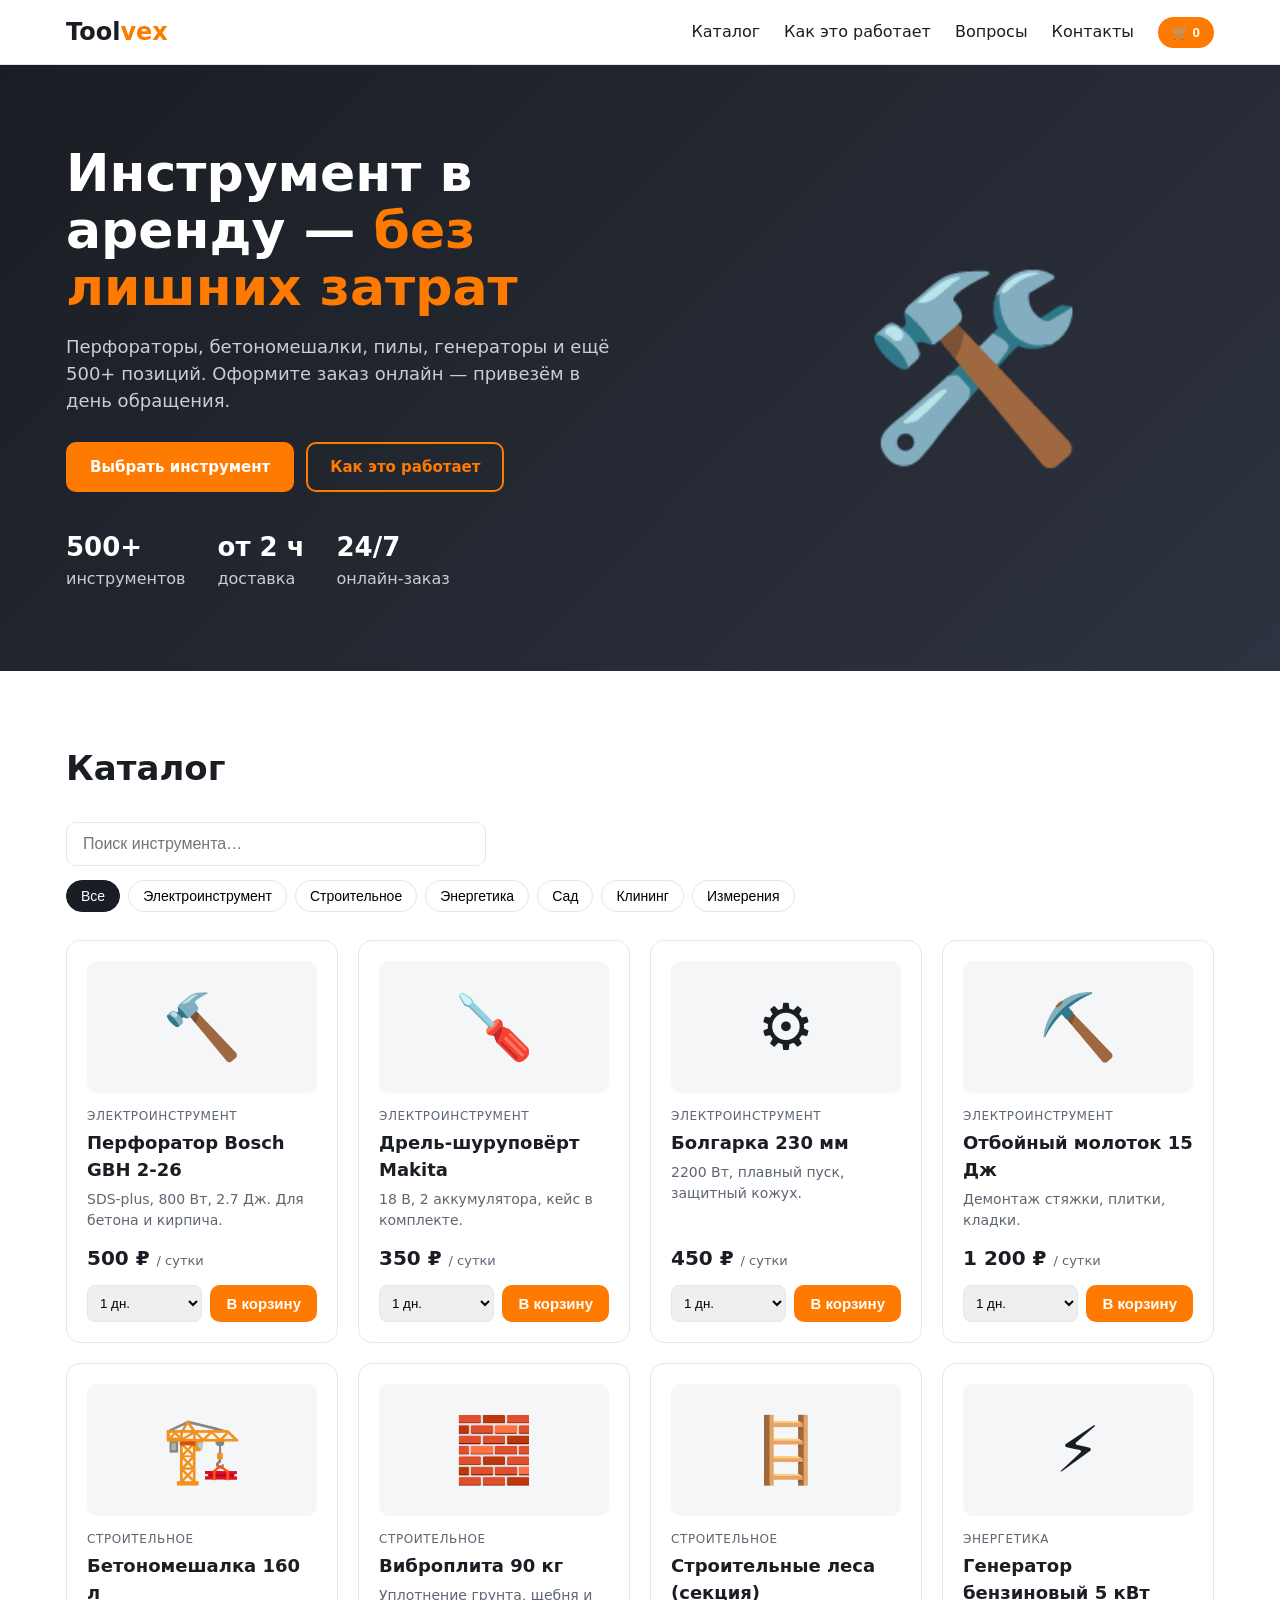
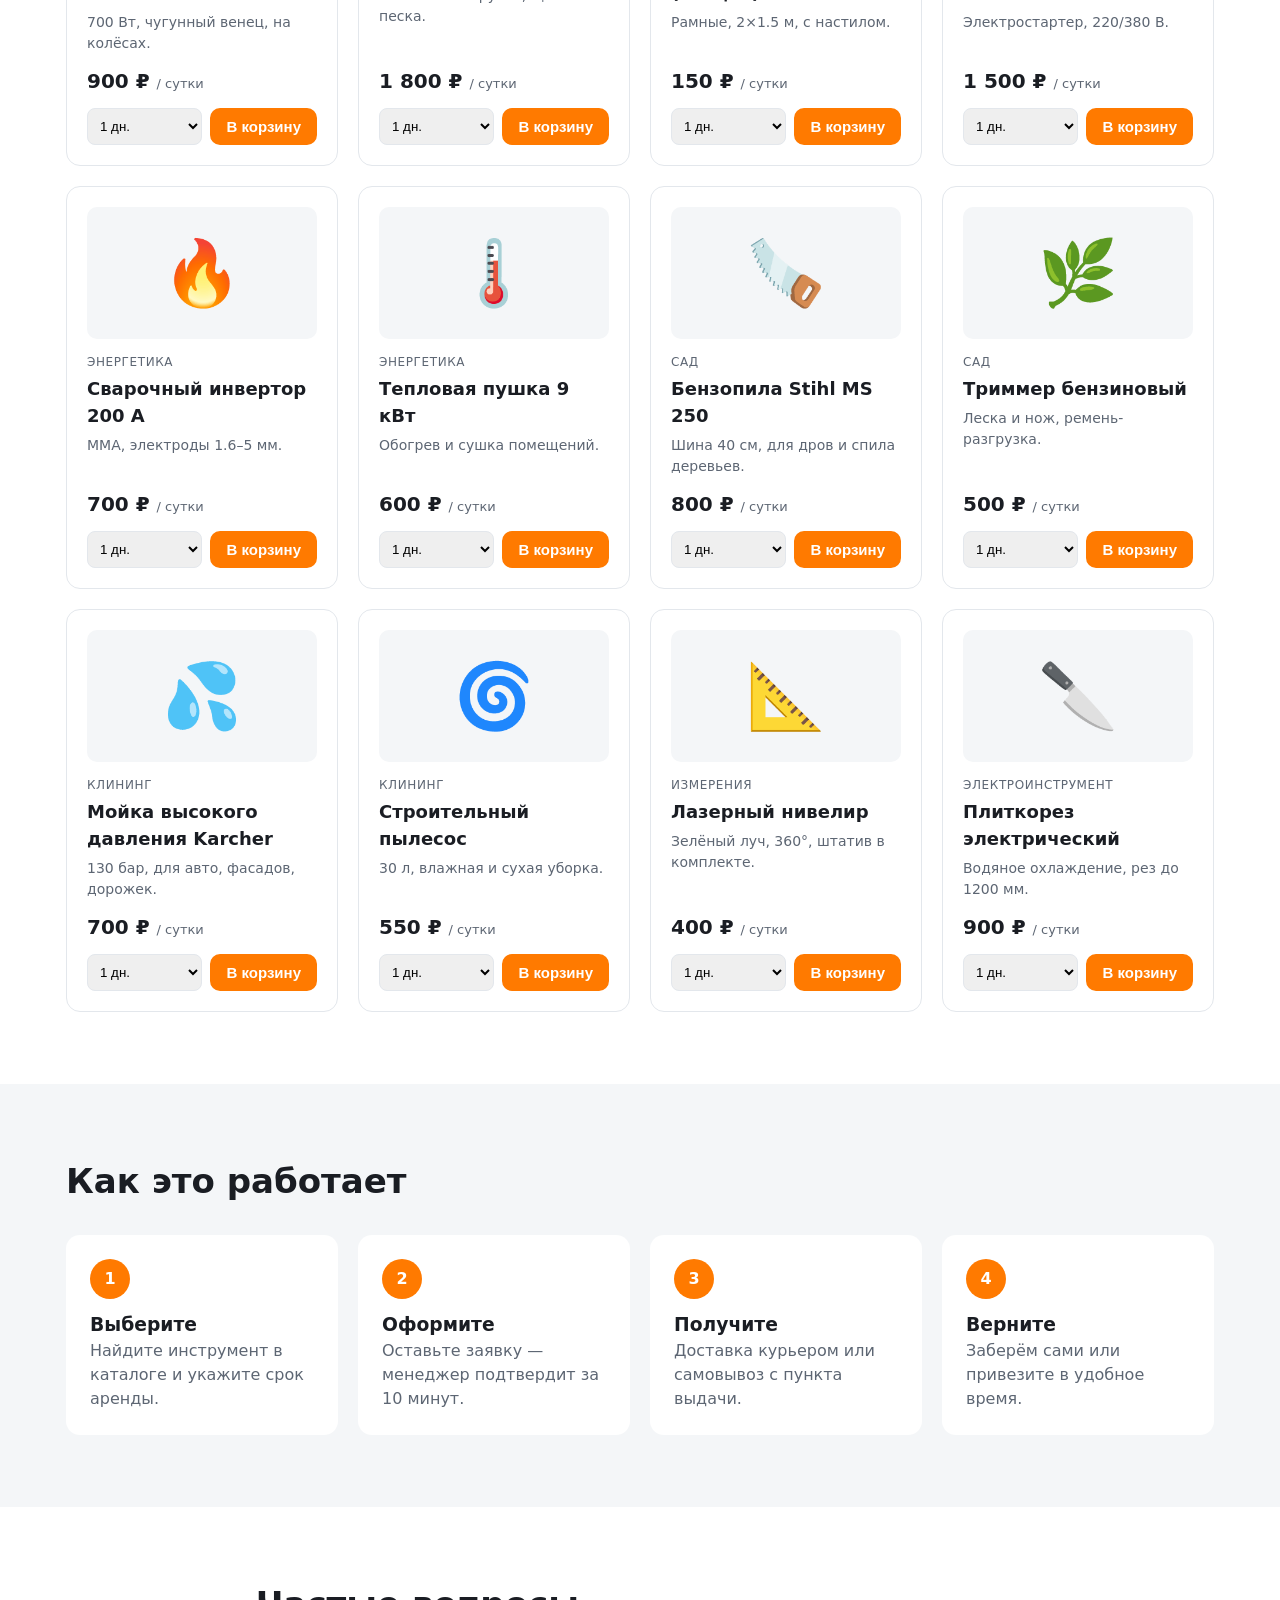
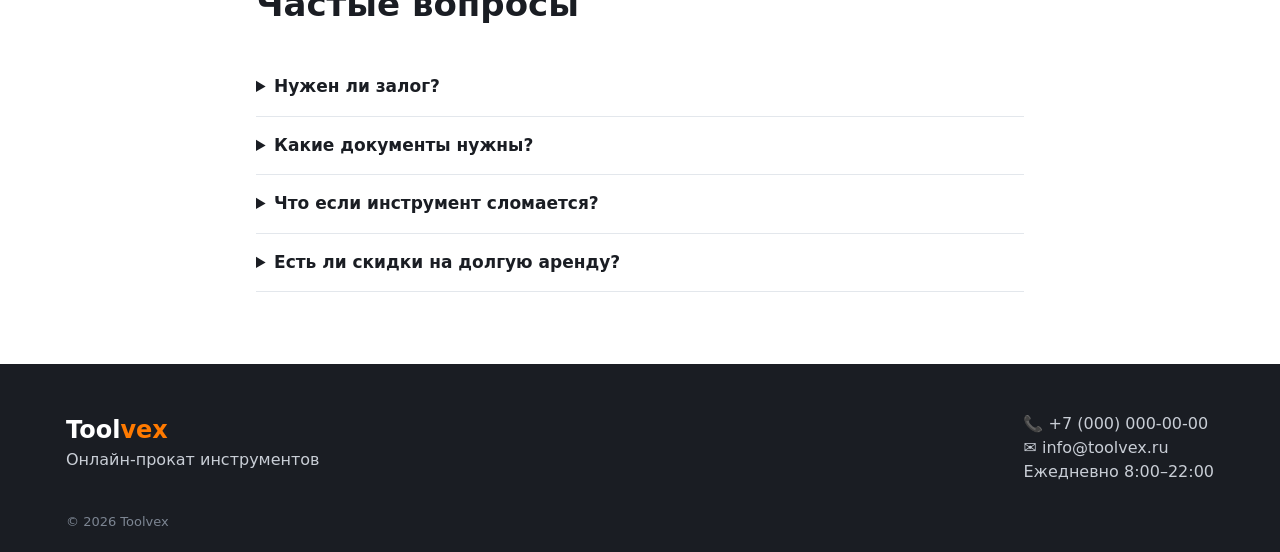
==== index.html @ 253cd659 "Add files via upload" ====
<!doctype html>
<html lang="ru">
<head>
<meta charset="utf-8">
<meta name="viewport" content="width=device-width, initial-scale=1">
<title>Toolvex — прокат инструментов онлайн</title>
<meta name="description" content="Toolvex — онлайн-прокат строительного и электроинструмента с доставкой. Бронирование за 2 минуты.">
<link rel="stylesheet" href="styles.css">
</head>
<body>
<header class="header">
  <div class="container header__inner">
    <a href="#" class="logo">Tool<span>vex</span></a>
    <nav class="nav" id="nav">
      <a href="#catalog">Каталог</a>
      <a href="#how">Как это работает</a>
      <a href="#faq">Вопросы</a>
      <a href="#contacts">Контакты</a>
    </nav>
    <button class="cart-btn" id="cartBtn" aria-label="Корзина">🛒 <span id="cartCount">0</span></button>
    <button class="burger" id="burger" aria-label="Меню">☰</button>
  </div>
</header>

<section class="hero">
  <div class="container hero__inner">
    <div>
      <h1>Инструмент в аренду — <span>без лишних затрат</span></h1>
      <p>Перфораторы, бетономешалки, пилы, генераторы и ещё 500+ позиций. Оформите заказ онлайн — привезём в день обращения.</p>
      <div class="hero__actions">
        <a href="#catalog" class="btn btn--primary">Выбрать инструмент</a>
        <a href="#how" class="btn btn--ghost">Как это работает</a>
      </div>
      <ul class="hero__stats">
        <li><b>500+</b>инструментов</li>
        <li><b>от 2 ч</b>доставка</li>
        <li><b>24/7</b>онлайн-заказ</li>
      </ul>
    </div>
    <div class="hero__art" aria-hidden="true">🛠️</div>
  </div>
</section>

<section id="catalog" class="section">
  <div class="container">
    <h2>Каталог</h2>
    <div class="filters">
      <input type="search" id="search" placeholder="Поиск инструмента…">
      <div class="chips" id="chips"></div>
    </div>
    <div class="grid" id="grid"></div>
  </div>
</section>

<section id="how" class="section section--alt">
  <div class="container">
    <h2>Как это работает</h2>
    <div class="steps">
      <div class="step"><i>1</i><h3>Выберите</h3><p>Найдите инструмент в каталоге и укажите срок аренды.</p></div>
      <div class="step"><i>2</i><h3>Оформите</h3><p>Оставьте заявку — менеджер подтвердит за 10 минут.</p></div>
      <div class="step"><i>3</i><h3>Получите</h3><p>Доставка курьером или самовывоз с пункта выдачи.</p></div>
      <div class="step"><i>4</i><h3>Верните</h3><p>Заберём сами или привезите в удобное время.</p></div>
    </div>
  </div>
</section>

<section id="faq" class="section">
  <div class="container faq">
    <h2>Частые вопросы</h2>
    <details><summary>Нужен ли залог?</summary><p>Да, залог зависит от стоимости инструмента и возвращается полностью при возврате в исправном состоянии.</p></details>
    <details><summary>Какие документы нужны?</summary><p>Паспорт для физлиц; для юрлиц — договор и реквизиты.</p></details>
    <details><summary>Что если инструмент сломается?</summary><p>Мы бесплатно заменим инструмент, если поломка не связана с нарушением правил эксплуатации.</p></details>
    <details><summary>Есть ли скидки на долгую аренду?</summary><p>От 3 дней — скидка 10%, от 7 дней — 20%. Скидка считается автоматически в корзине.</p></details>
  </div>
</section>

<footer id="contacts" class="footer">
  <div class="container footer__inner">
    <div><a href="#" class="logo">Tool<span>vex</span></a><p>Онлайн-прокат инструментов</p></div>
    <div><p>📞 +7 (000) 000-00-00</p><p>✉️ info@toolvex.ru</p><p>Ежедневно 8:00–22:00</p></div>
  </div>
  <div class="container copy">© <span id="year"></span> Toolvex</div>
</footer>

<aside class="cart" id="cart" aria-hidden="true">
  <div class="cart__head"><h3>Корзина</h3><button id="cartClose" aria-label="Закрыть">✕</button></div>
  <div class="cart__items" id="cartItems"></div>
  <div class="cart__foot">
    <div class="cart__total">Итого: <b id="cartTotal">0 ₽</b></div>
    <form id="orderForm" class="order">
      <input required name="name" placeholder="Имя">
      <input required name="phone" type="tel" placeholder="Телефон">
      <input name="address" placeholder="Адрес доставки (необязательно)">
      <button class="btn btn--primary" type="submit">Оформить заказ</button>
    </form>
  </div>
</aside>
<div class="overlay" id="overlay"></div>
<div class="toast" id="toast"></div>

<script src="app.js"></script>
</body>
</html>
---- styles.css ----
:root{--bg:#fff;--alt:#f4f6f8;--text:#1a1d23;--muted:#5d6673;--accent:#ff7a00;--accent-d:#e06a00;--card:#fff;--border:#e3e7ec;--radius:14px}
*{box-sizing:border-box;margin:0;padding:0}
html{scroll-behavior:smooth}
body{font-family:system-ui,-apple-system,"Segoe UI",Roboto,sans-serif;color:var(--text);background:var(--bg);line-height:1.5}
a{color:inherit;text-decoration:none}
.container{max-width:1180px;margin:0 auto;padding:0 16px}
.header{position:sticky;top:0;z-index:20;background:rgba(255,255,255,.95);backdrop-filter:blur(8px);border-bottom:1px solid var(--border)}
.header__inner{display:flex;align-items:center;gap:24px;height:64px}
.logo{font-weight:800;font-size:24px}.logo span{color:var(--accent)}
.nav{display:flex;gap:24px;margin-left:auto}.nav a:hover{color:var(--accent)}
.cart-btn{border:0;background:var(--accent);color:#fff;border-radius:999px;padding:8px 14px;font-weight:700;cursor:pointer}
.burger{display:none;border:0;background:none;font-size:24px;cursor:pointer}
.btn{display:inline-block;padding:12px 22px;border-radius:10px;font-weight:600;border:2px solid var(--accent);cursor:pointer;font-size:15px}
.btn--primary{background:var(--accent);color:#fff}.btn--primary:hover{background:var(--accent-d)}
.btn--ghost{color:var(--accent)}
.hero{background:linear-gradient(135deg,#1a1d23,#2d3340);color:#fff;padding:80px 0}
.hero__inner{display:grid;grid-template-columns:1.3fr 1fr;gap:40px;align-items:center}
.hero h1{font-size:clamp(30px,5vw,52px);line-height:1.1;margin-bottom:16px}.hero h1 span{color:var(--accent)}
.hero p{color:#c9ced6;font-size:18px;margin-bottom:28px;max-width:560px}
.hero__actions{display:flex;gap:12px;flex-wrap:wrap}
.hero__stats{display:flex;gap:32px;list-style:none;margin-top:36px;color:#c9ced6}
.hero__stats b{display:block;font-size:26px;color:#fff}
.hero__art{font-size:180px;text-align:center}
.section{padding:72px 0}.section--alt{background:var(--alt)}
h2{font-size:34px;margin-bottom:28px}
.filters{display:flex;flex-direction:column;gap:14px;margin-bottom:28px}
#search{padding:12px 16px;border:1px solid var(--border);border-radius:10px;font-size:16px;max-width:420px}
.chips{display:flex;gap:8px;flex-wrap:wrap}
.chip{padding:7px 14px;border-radius:999px;border:1px solid var(--border);background:#fff;cursor:pointer;font-size:14px}
.chip.active{background:var(--text);color:#fff;border-color:var(--text)}
.grid{display:grid;grid-template-columns:repeat(auto-fill,minmax(250px,1fr));gap:20px}
.card{background:var(--card);border:1px solid var(--border);border-radius:var(--radius);padding:20px;display:flex;flex-direction:column;transition:.2s}
.card:hover{box-shadow:0 10px 30px rgba(0,0,0,.08);transform:translateY(-2px)}
.card__img{font-size:64px;text-align:center;background:var(--alt);border-radius:10px;padding:18px;margin-bottom:14px}
.card__cat{font-size:12px;color:var(--muted);text-transform:uppercase;letter-spacing:.05em}
.card h3{font-size:18px;margin:4px 0 6px}
.card p{color:var(--muted);font-size:14px;flex:1}
.card__price{font-size:20px;font-weight:800;margin:12px 0}.card__price small{font-size:13px;color:var(--muted);font-weight:400}
.card__row{display:flex;gap:8px}
.card__row select{flex:1;padding:8px;border:1px solid var(--border);border-radius:8px}
.card__row .btn{padding:8px 14px}
.empty{color:var(--muted)}
.steps{display:grid;grid-template-columns:repeat(4,1fr);gap:20px}
.step{background:#fff;border-radius:var(--radius);padding:24px}
.step i{display:inline-grid;place-items:center;width:40px;height:40px;border-radius:50%;background:var(--accent);color:#fff;font-style:normal;font-weight:800;margin-bottom:12px}
.step p{color:var(--muted)}
.faq{max-width:800px}
details{border-bottom:1px solid var(--border);padding:16px 0}
summary{cursor:pointer;font-weight:600;font-size:17px}
details p{margin-top:10px;color:var(--muted)}
.footer{background:#1a1d23;color:#c9ced6;padding:48px 0 20px}
.footer .logo{color:#fff}
.footer__inner{display:flex;justify-content:space-between;gap:24px;flex-wrap:wrap}
.copy{margin-top:28px;font-size:13px;color:#7c8592}
.cart{position:fixed;top:0;right:0;height:100%;width:min(400px,100%);background:#fff;z-index:40;transform:translateX(100%);transition:.3s;display:flex;flex-direction:column}
.cart.open{transform:none}
.cart__head{display:flex;justify-content:space-between;align-items:center;padding:20px;border-bottom:1px solid var(--border)}
.cart__head button{border:0;background:none;font-size:20px;cursor:pointer}
.cart__items{flex:1;overflow:auto;padding:12px 20px}
.ci{display:flex;gap:12px;align-items:center;padding:10px 0;border-bottom:1px solid var(--border)}
.ci__icon{font-size:30px}.ci__info{flex:1;font-size:14px}.ci__info small{color:var(--muted);display:block}
.ci button{border:0;background:none;cursor:pointer;color:var(--muted);font-size:18px}
.cart__foot{padding:20px;border-top:1px solid var(--border)}
.cart__total{font-size:18px;margin-bottom:12px}
.order{display:flex;flex-direction:column;gap:8px}
.order input{padding:10px 12px;border:1px solid var(--border);border-radius:8px;font-size:15px}
.overlay{position:fixed;inset:0;background:rgba(0,0,0,.4);z-index:30;display:none}.overlay.show{display:block}
.toast{position:fixed;bottom:24px;left:50%;transform:translateX(-50%) translateY(100px);background:var(--text);color:#fff;padding:12px 20px;border-radius:10px;z-index:50;transition:.3s;opacity:0}
.toast.show{transform:translateX(-50%);opacity:1}
@media(max-width:860px){
  .hero__inner{grid-template-columns:1fr}.hero__art{display:none}
  .steps{grid-template-columns:1fr 1fr}
  .nav{display:none;position:absolute;top:64px;left:0;right:0;background:#fff;flex-direction:column;padding:16px;border-bottom:1px solid var(--border)}
  .nav.open{display:flex}
  .burger{display:block}.cart-btn{margin-left:auto}
}
@media(max-width:520px){.steps{grid-template-columns:1fr}.hero{padding:56px 0}}
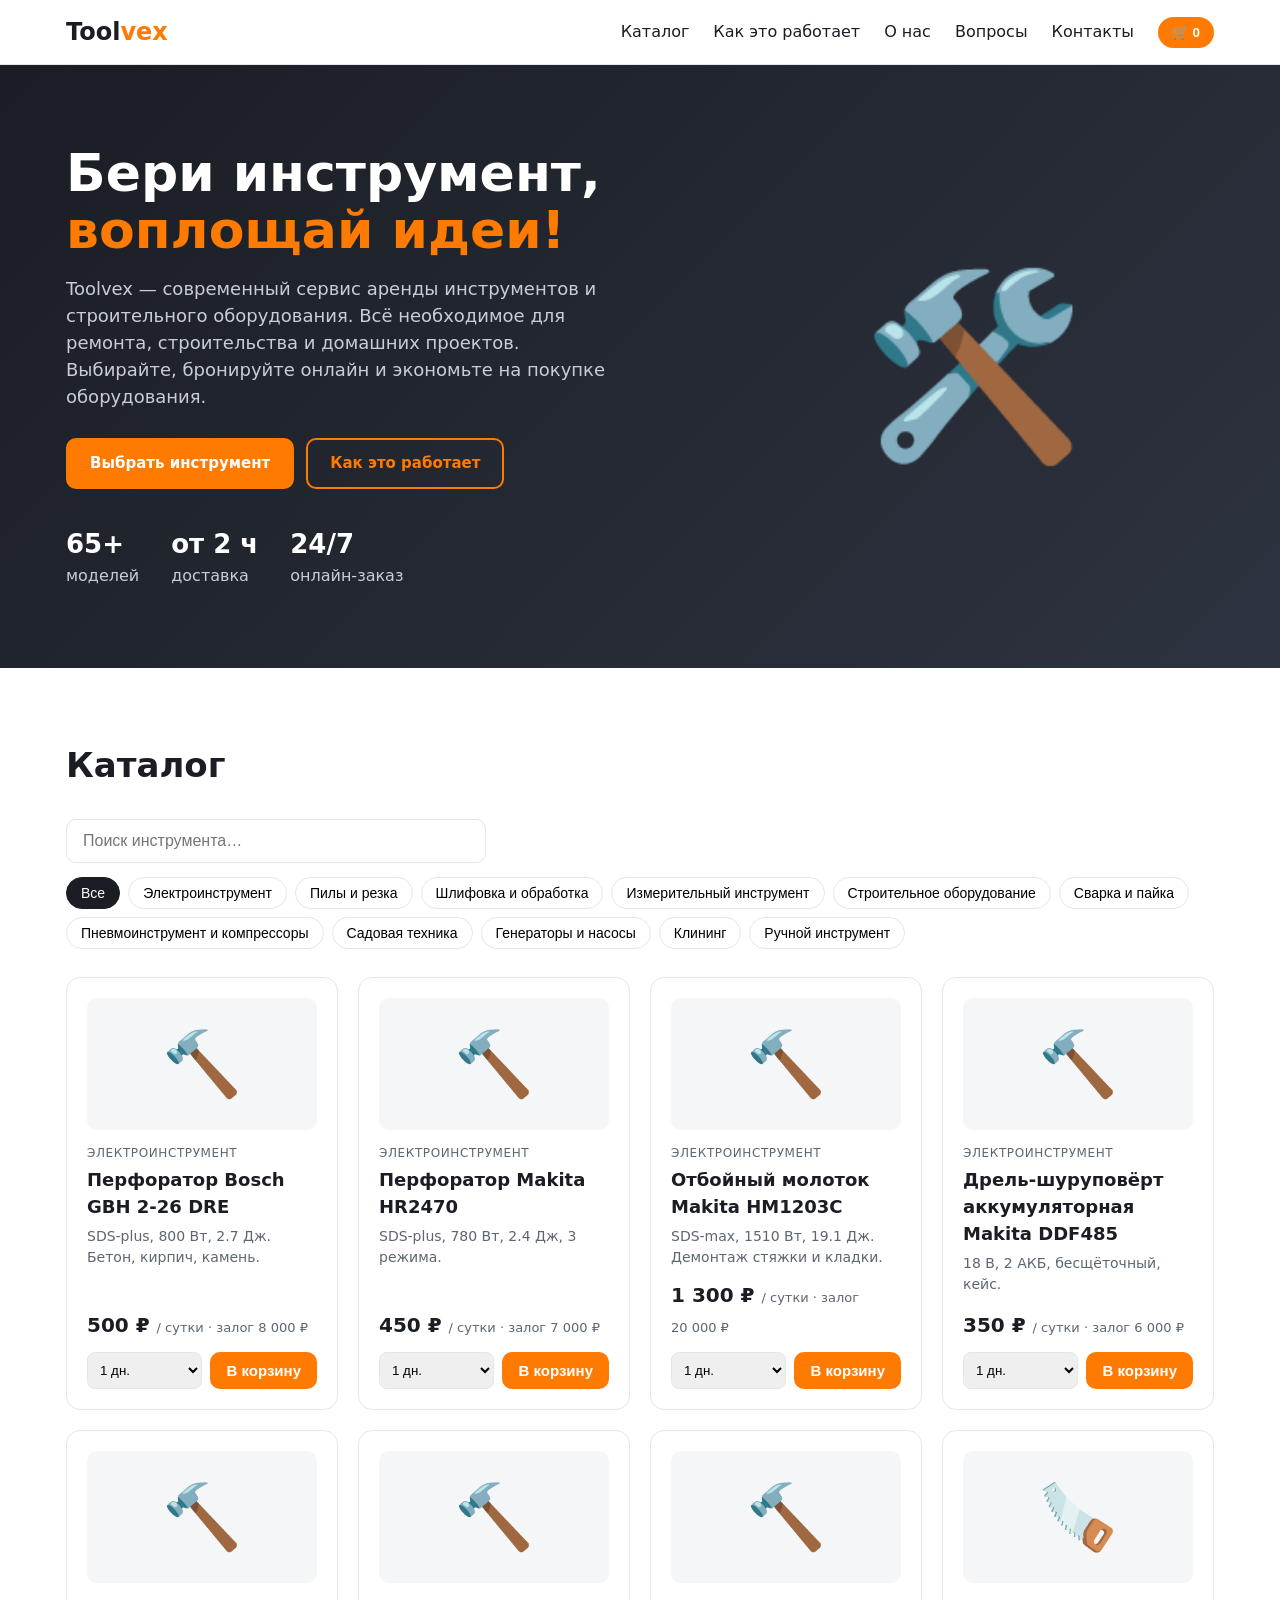
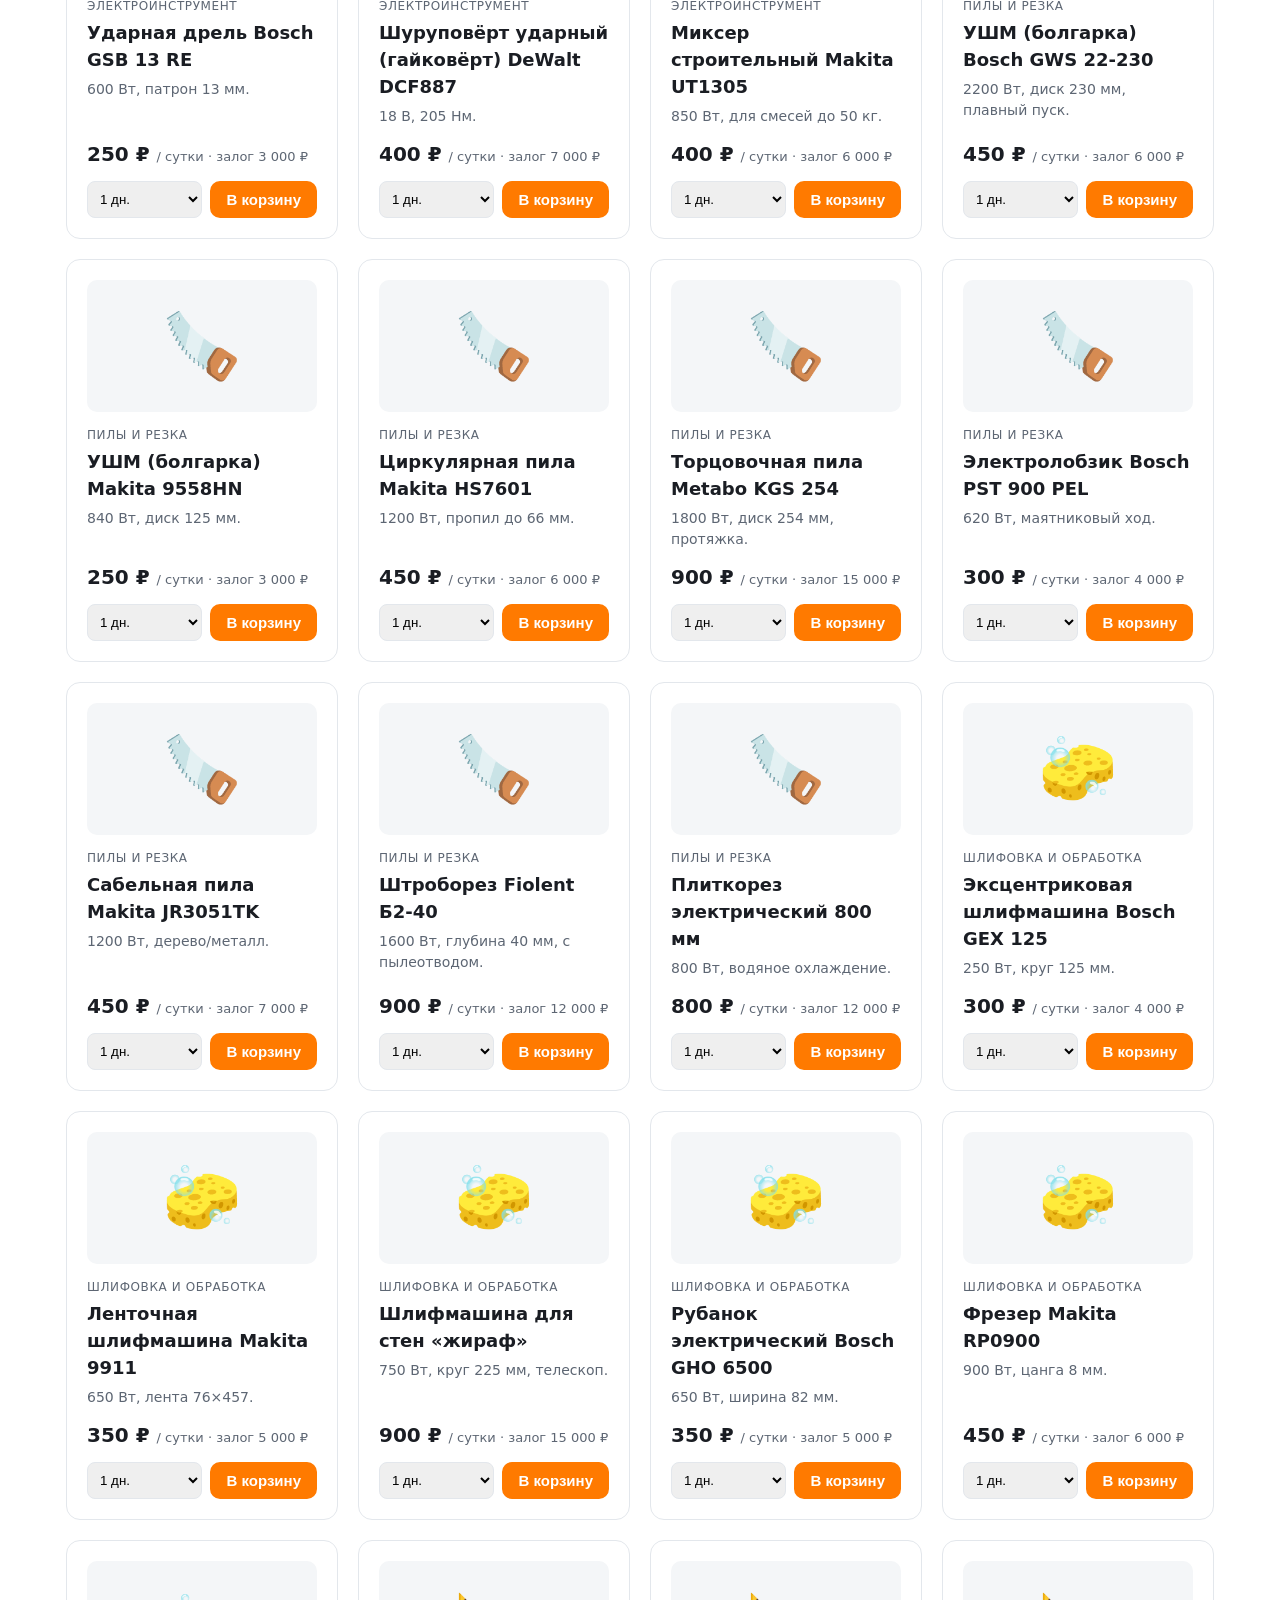
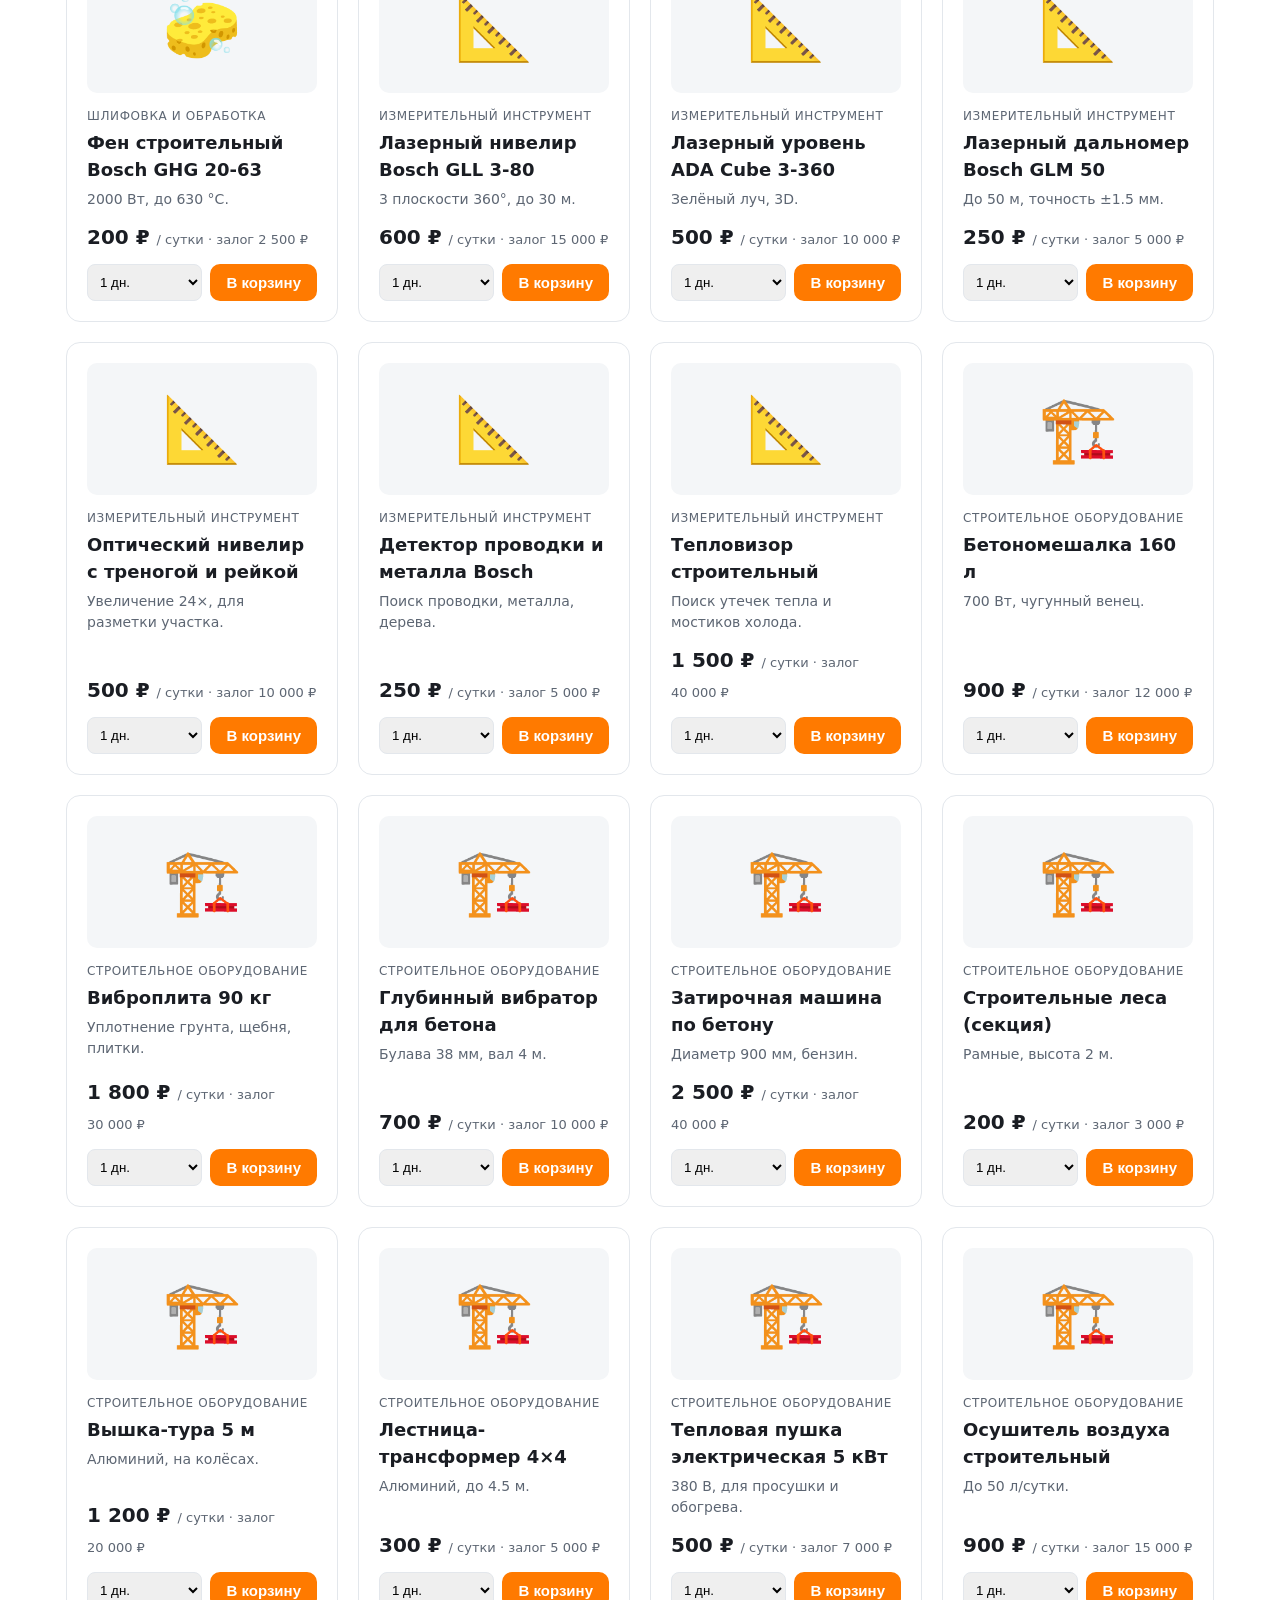
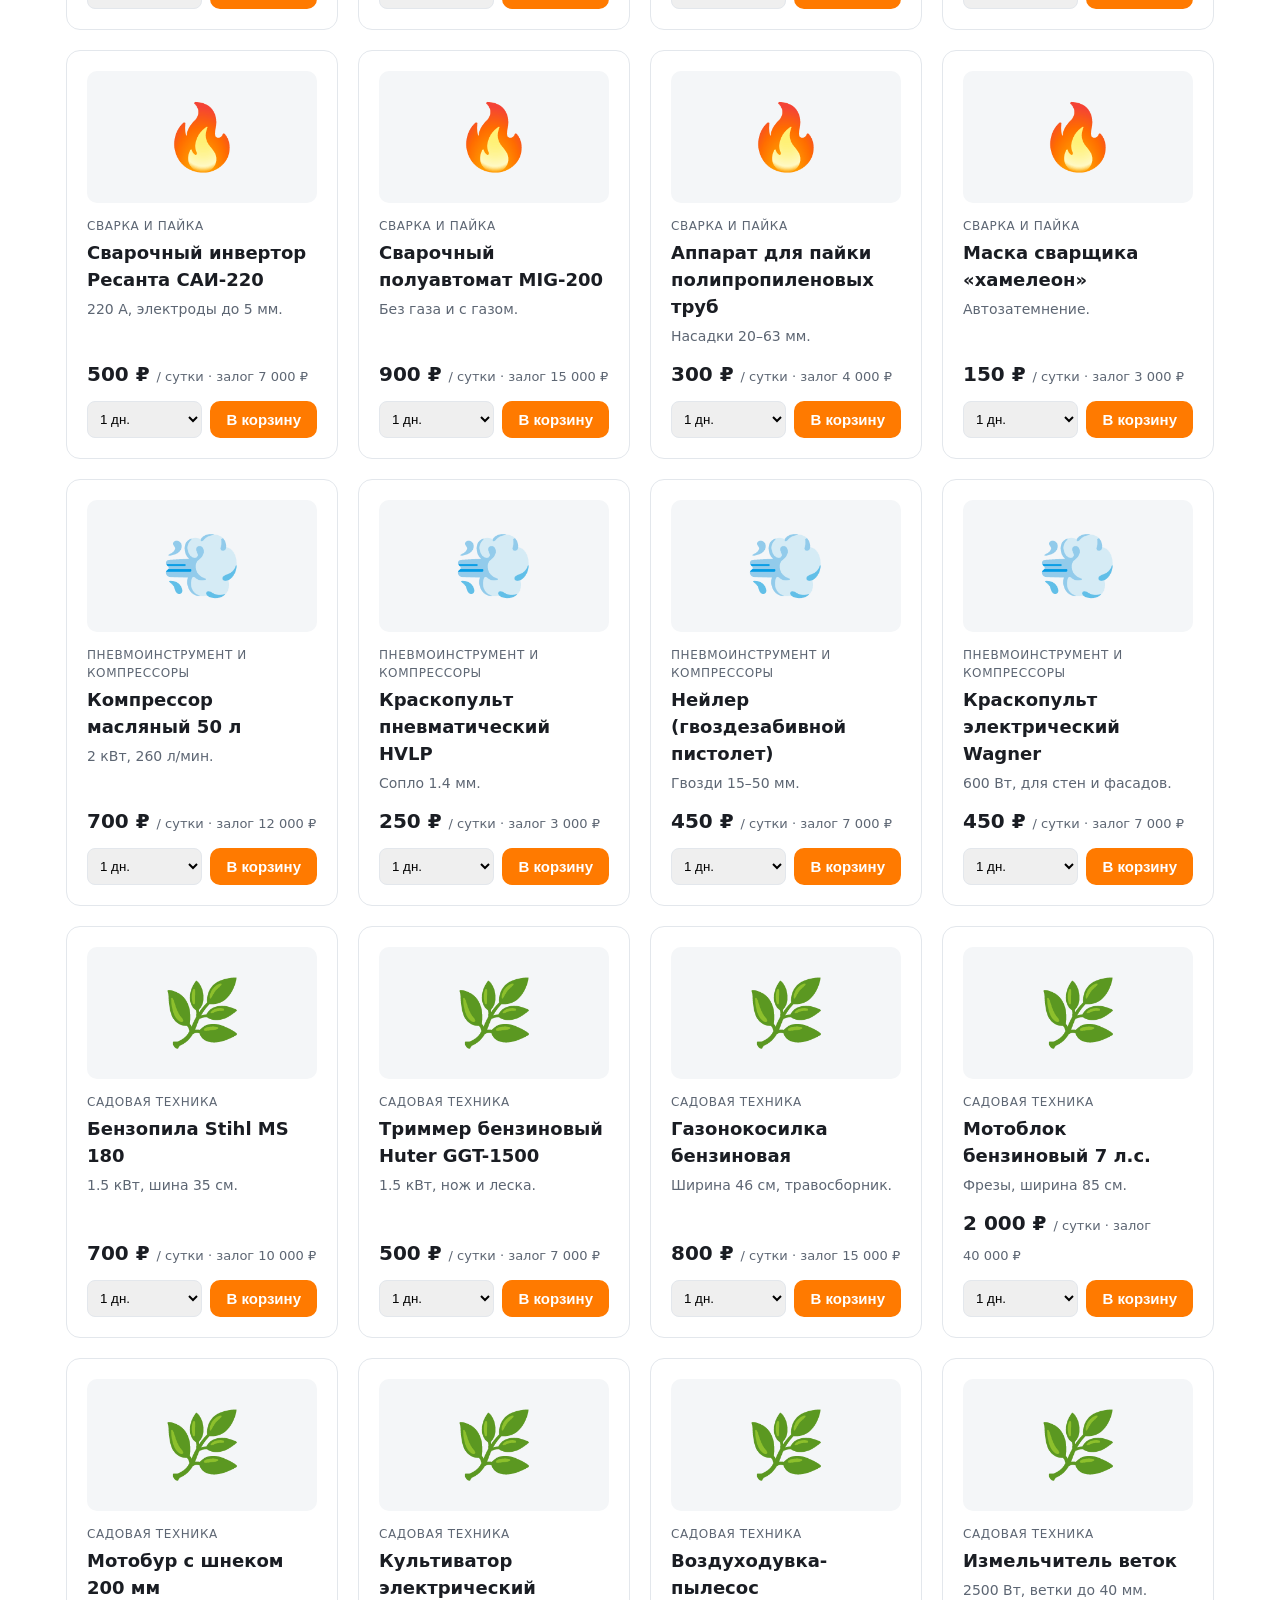
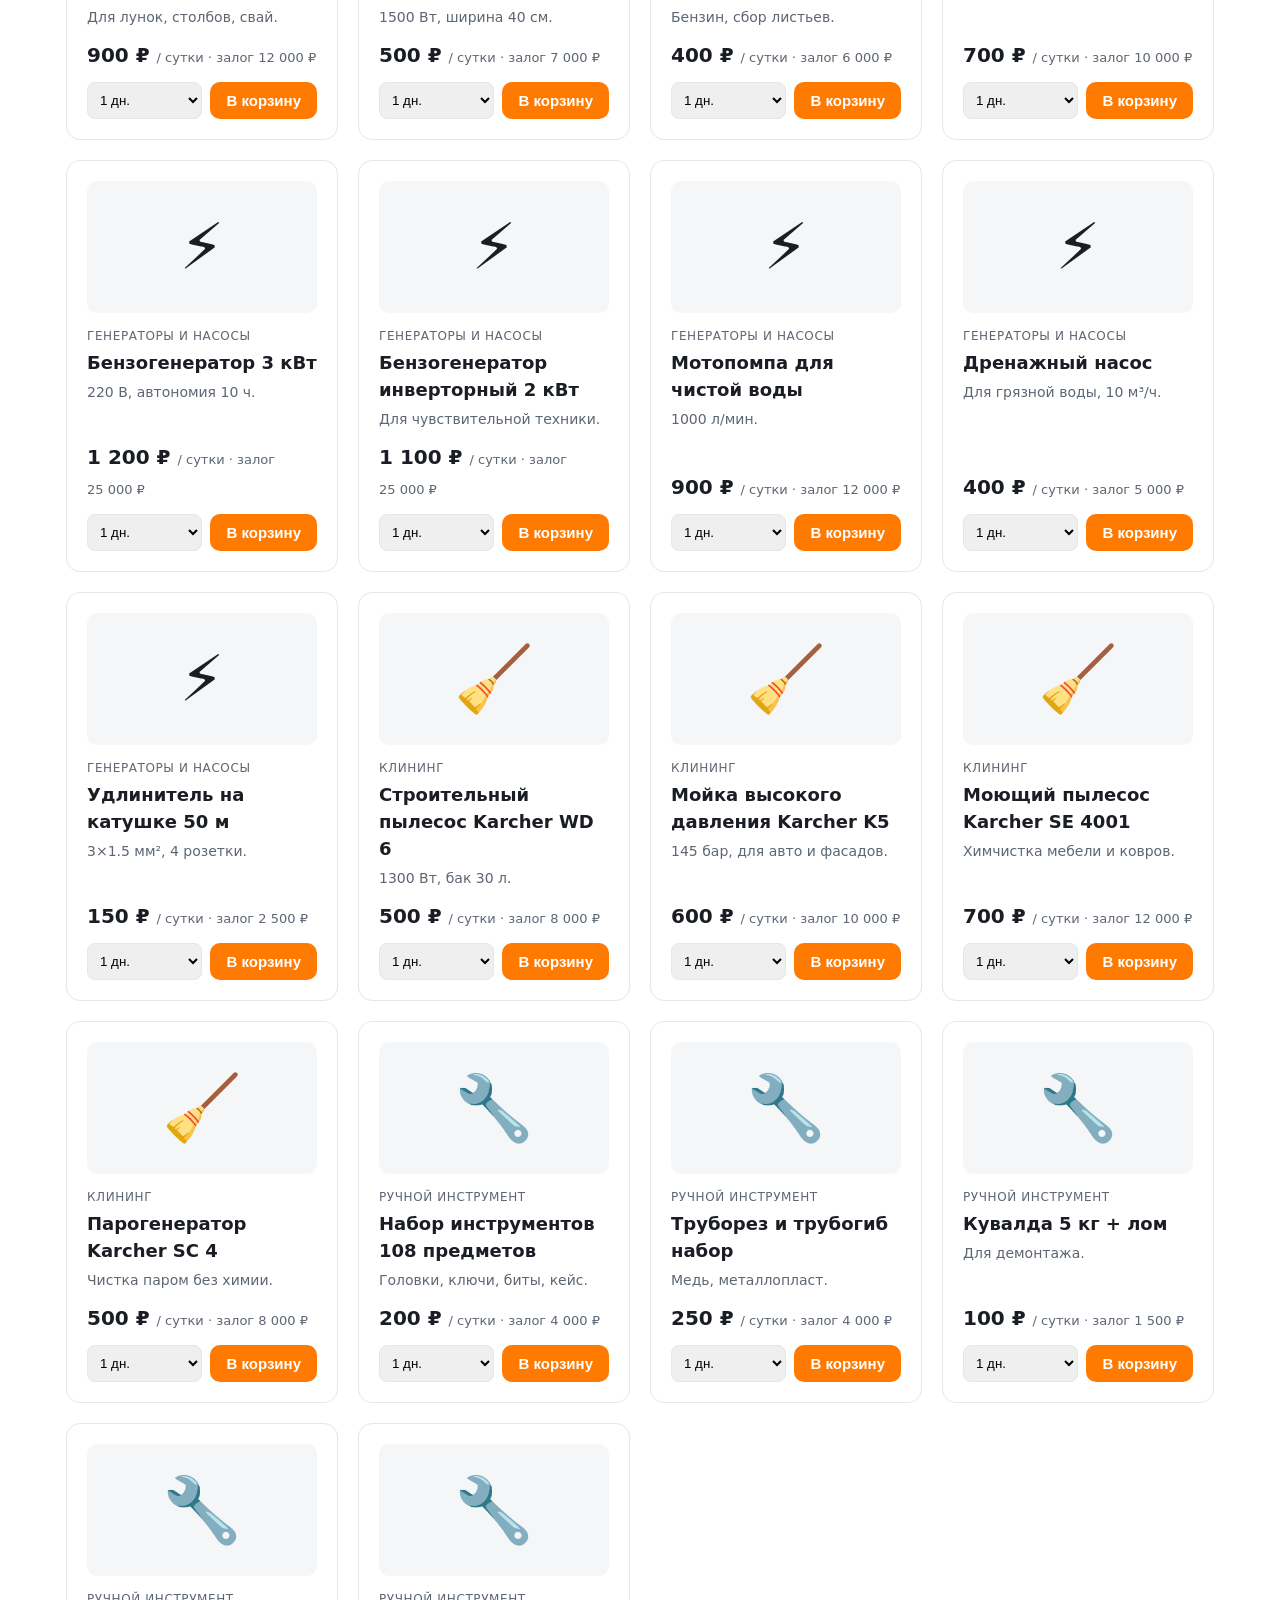
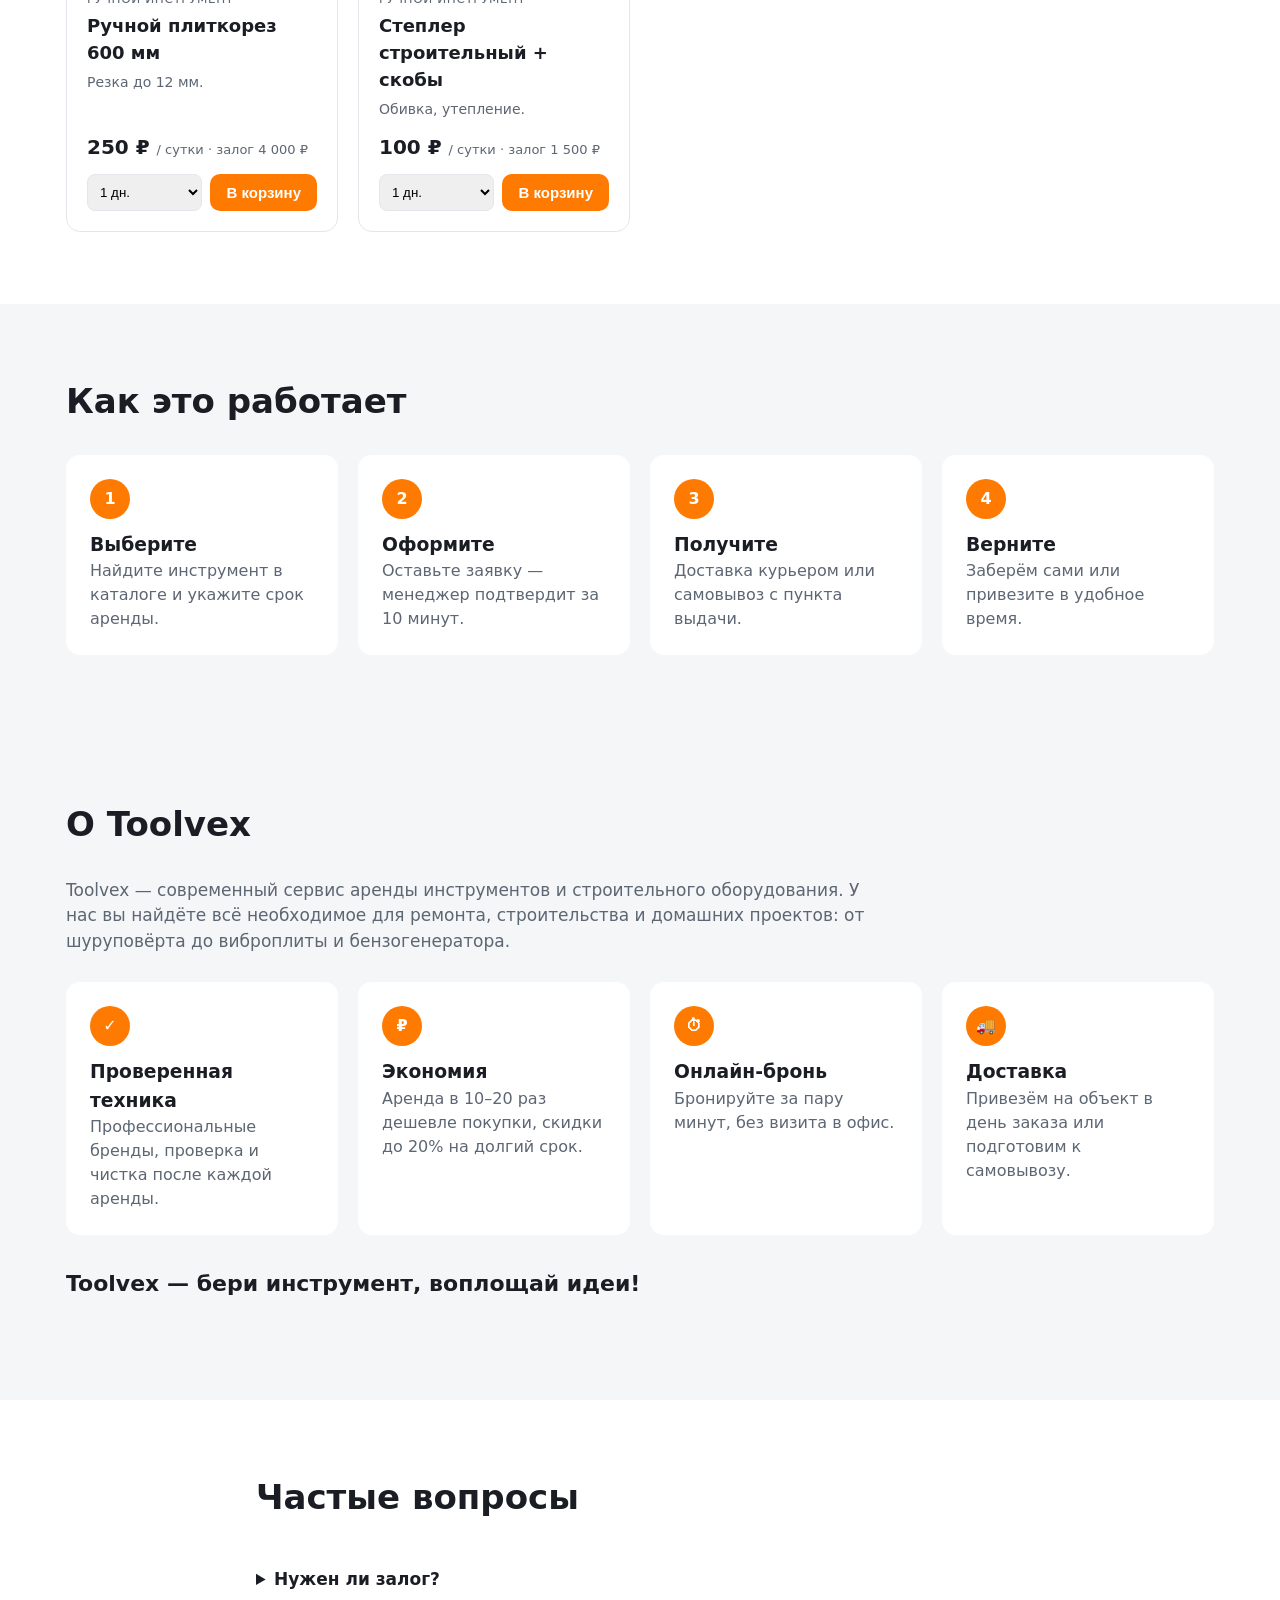
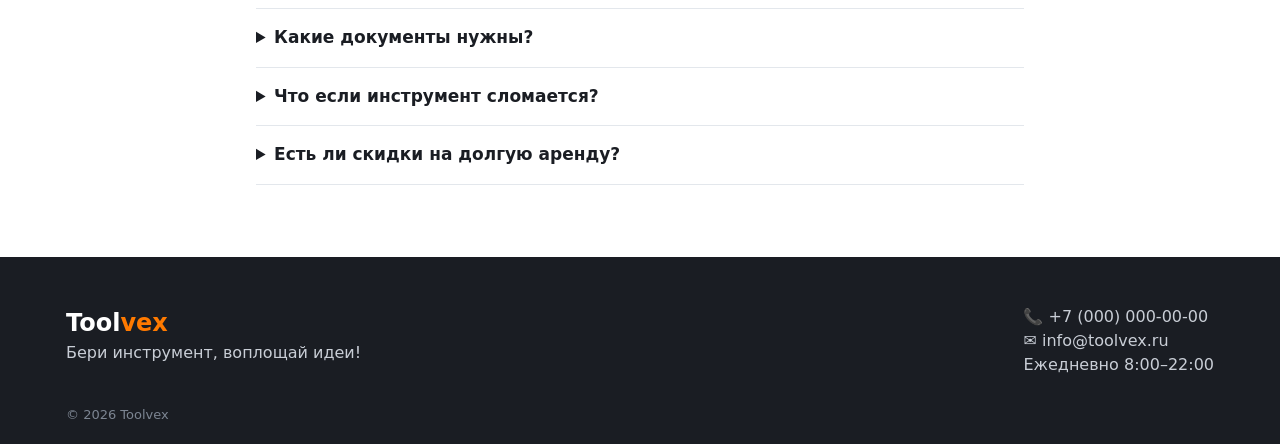
==== commit eb794a05: "Расширить каталог Toolvex по разделам «Инструменты», добавить залог, слоган и блок «О нас» Co-Author" ====
--- a/index.html
+++ b/index.html
@@ -3,8 +3,8 @@
 <head>
 <meta charset="utf-8">
 <meta name="viewport" content="width=device-width, initial-scale=1">
-<title>Toolvex — прокат инструментов онлайн</title>
-<meta name="description" content="Toolvex — онлайн-прокат строительного и электроинструмента с доставкой. Бронирование за 2 минуты.">
+<title>Toolvex — аренда инструментов и строительного оборудования</title>
+<meta name="description" content="Toolvex — современный сервис аренды инструментов и строительного оборудования. Бронируйте онлайн и экономьте на покупке.">
 <link rel="stylesheet" href="styles.css">
 </head>
 <body>
@@ -14,6 +14,7 @@
     <nav class="nav" id="nav">
       <a href="#catalog">Каталог</a>
       <a href="#how">Как это работает</a>
+      <a href="#about">О нас</a>
       <a href="#faq">Вопросы</a>
       <a href="#contacts">Контакты</a>
     </nav>
@@ -25,14 +26,14 @@
 <section class="hero">
   <div class="container hero__inner">
     <div>
-      <h1>Инструмент в аренду — <span>без лишних затрат</span></h1>
-      <p>Перфораторы, бетономешалки, пилы, генераторы и ещё 500+ позиций. Оформите заказ онлайн — привезём в день обращения.</p>
+      <h1>Бери инструмент, <span>воплощай идеи!</span></h1>
+      <p>Toolvex — современный сервис аренды инструментов и строительного оборудования. Всё необходимое для ремонта, строительства и домашних проектов. Выбирайте, бронируйте онлайн и экономьте на покупке оборудования.</p>
       <div class="hero__actions">
         <a href="#catalog" class="btn btn--primary">Выбрать инструмент</a>
         <a href="#how" class="btn btn--ghost">Как это работает</a>
       </div>
       <ul class="hero__stats">
-        <li><b>500+</b>инструментов</li>
+        <li><b>65+</b>моделей</li>
         <li><b>от 2 ч</b>доставка</li>
         <li><b>24/7</b>онлайн-заказ</li>
       </ul>
@@ -64,6 +65,20 @@
   </div>
 </section>
 
+<section id="about" class="section section--alt">
+  <div class="container about">
+    <h2>О Toolvex</h2>
+    <p>Toolvex — современный сервис аренды инструментов и строительного оборудования. У нас вы найдёте всё необходимое для ремонта, строительства и домашних проектов: от шуруповёрта до виброплиты и бензогенератора.</p>
+    <div class="steps">
+      <div class="step"><i>✓</i><h3>Проверенная техника</h3><p>Профессиональные бренды, проверка и чистка после каждой аренды.</p></div>
+      <div class="step"><i>₽</i><h3>Экономия</h3><p>Аренда в 10–20 раз дешевле покупки, скидки до 20% на долгий срок.</p></div>
+      <div class="step"><i>⏱</i><h3>Онлайн-бронь</h3><p>Бронируйте за пару минут, без визита в офис.</p></div>
+      <div class="step"><i>🚚</i><h3>Доставка</h3><p>Привезём на объект в день заказа или подготовим к самовывозу.</p></div>
+    </div>
+    <p class="slogan">Toolvex — бери инструмент, воплощай идеи!</p>
+  </div>
+</section>
+
 <section id="faq" class="section">
   <div class="container faq">
     <h2>Частые вопросы</h2>
@@ -76,7 +91,7 @@
 
 <footer id="contacts" class="footer">
   <div class="container footer__inner">
-    <div><a href="#" class="logo">Tool<span>vex</span></a><p>Онлайн-прокат инструментов</p></div>
+    <div><a href="#" class="logo">Tool<span>vex</span></a><p>Бери инструмент, воплощай идеи!</p></div>
     <div><p>📞 +7 (000) 000-00-00</p><p>✉️ info@toolvex.ru</p><p>Ежедневно 8:00–22:00</p></div>
   </div>
   <div class="container copy">© <span id="year"></span> Toolvex</div>
--- a/styles.css
+++ b/styles.css
@@ -75,3 +75,5 @@
   .burger{display:block}.cart-btn{margin-left:auto}
 }
 @media(max-width:520px){.steps{grid-template-columns:1fr}.hero{padding:56px 0}}
+.about>p{color:var(--muted);max-width:800px;margin-bottom:28px;font-size:17px}
+.slogan{margin-top:32px;font-size:22px!important;font-weight:800;color:var(--text)!important}
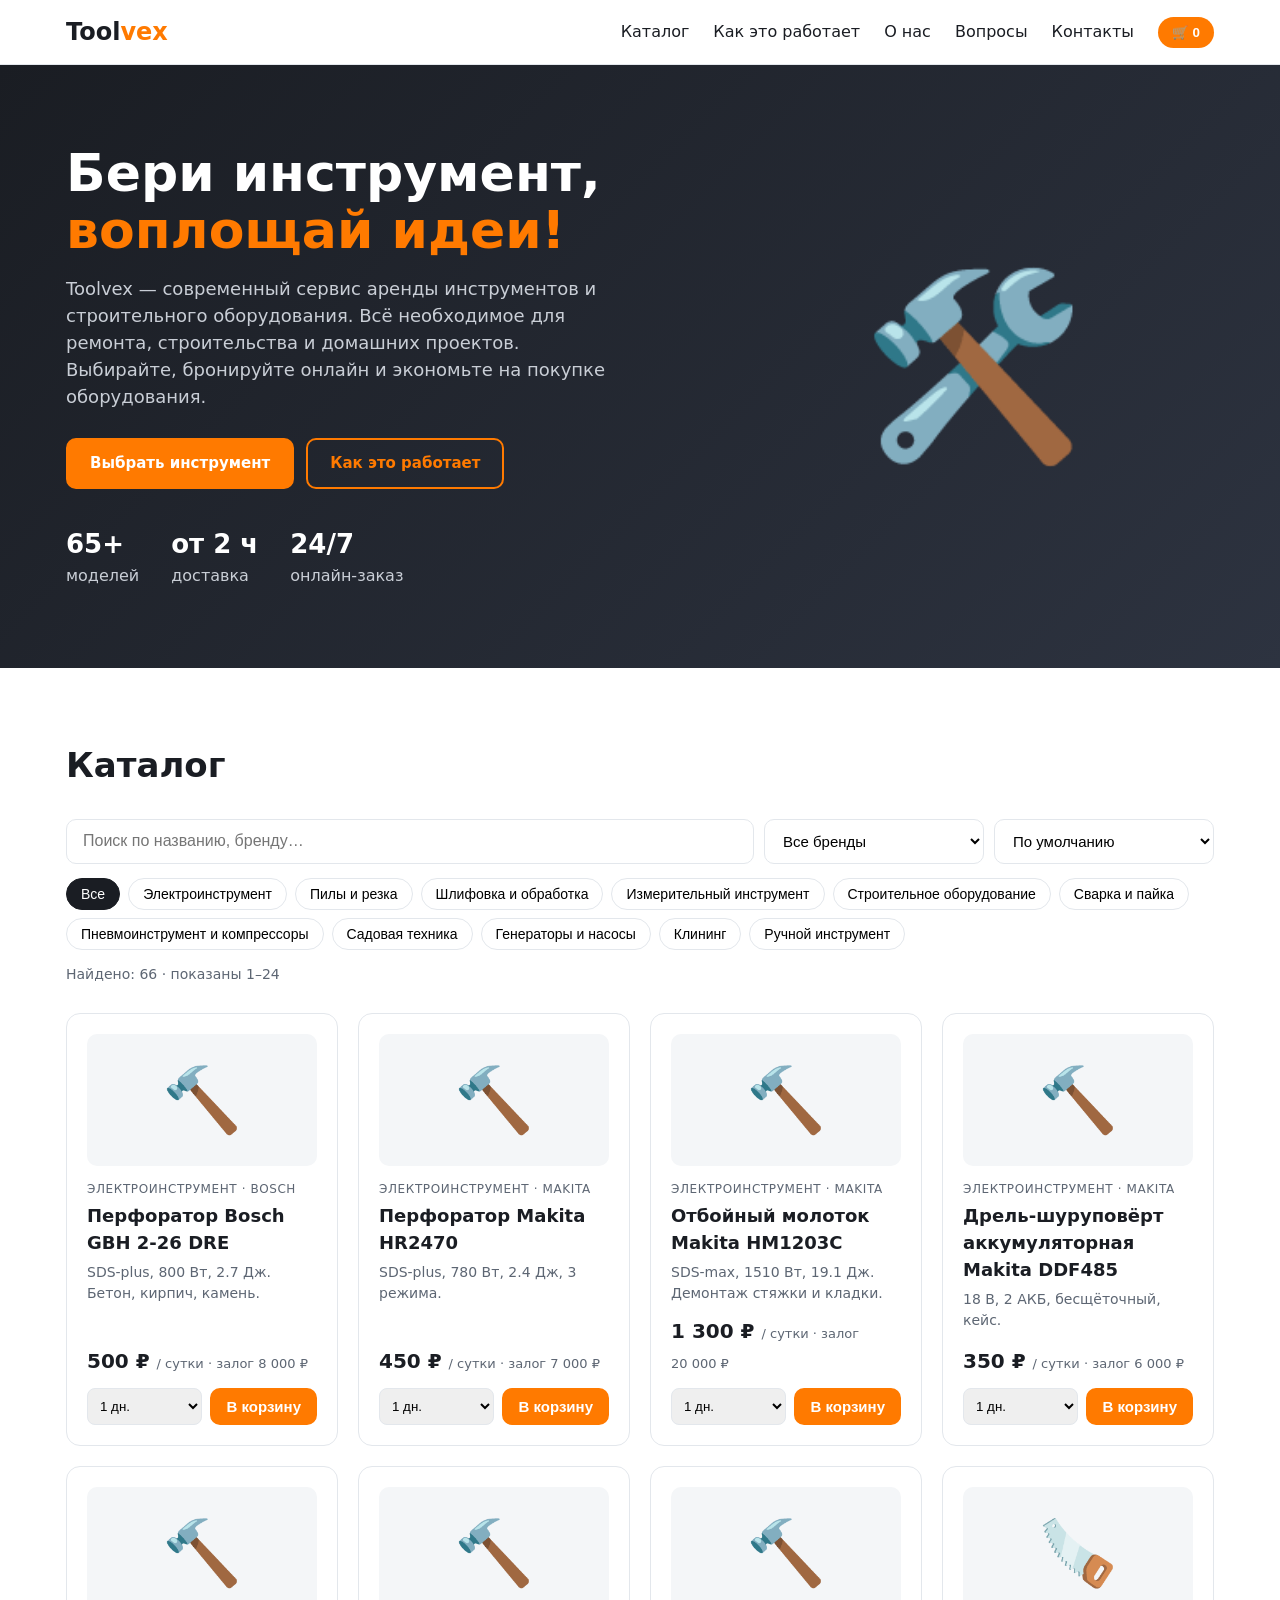
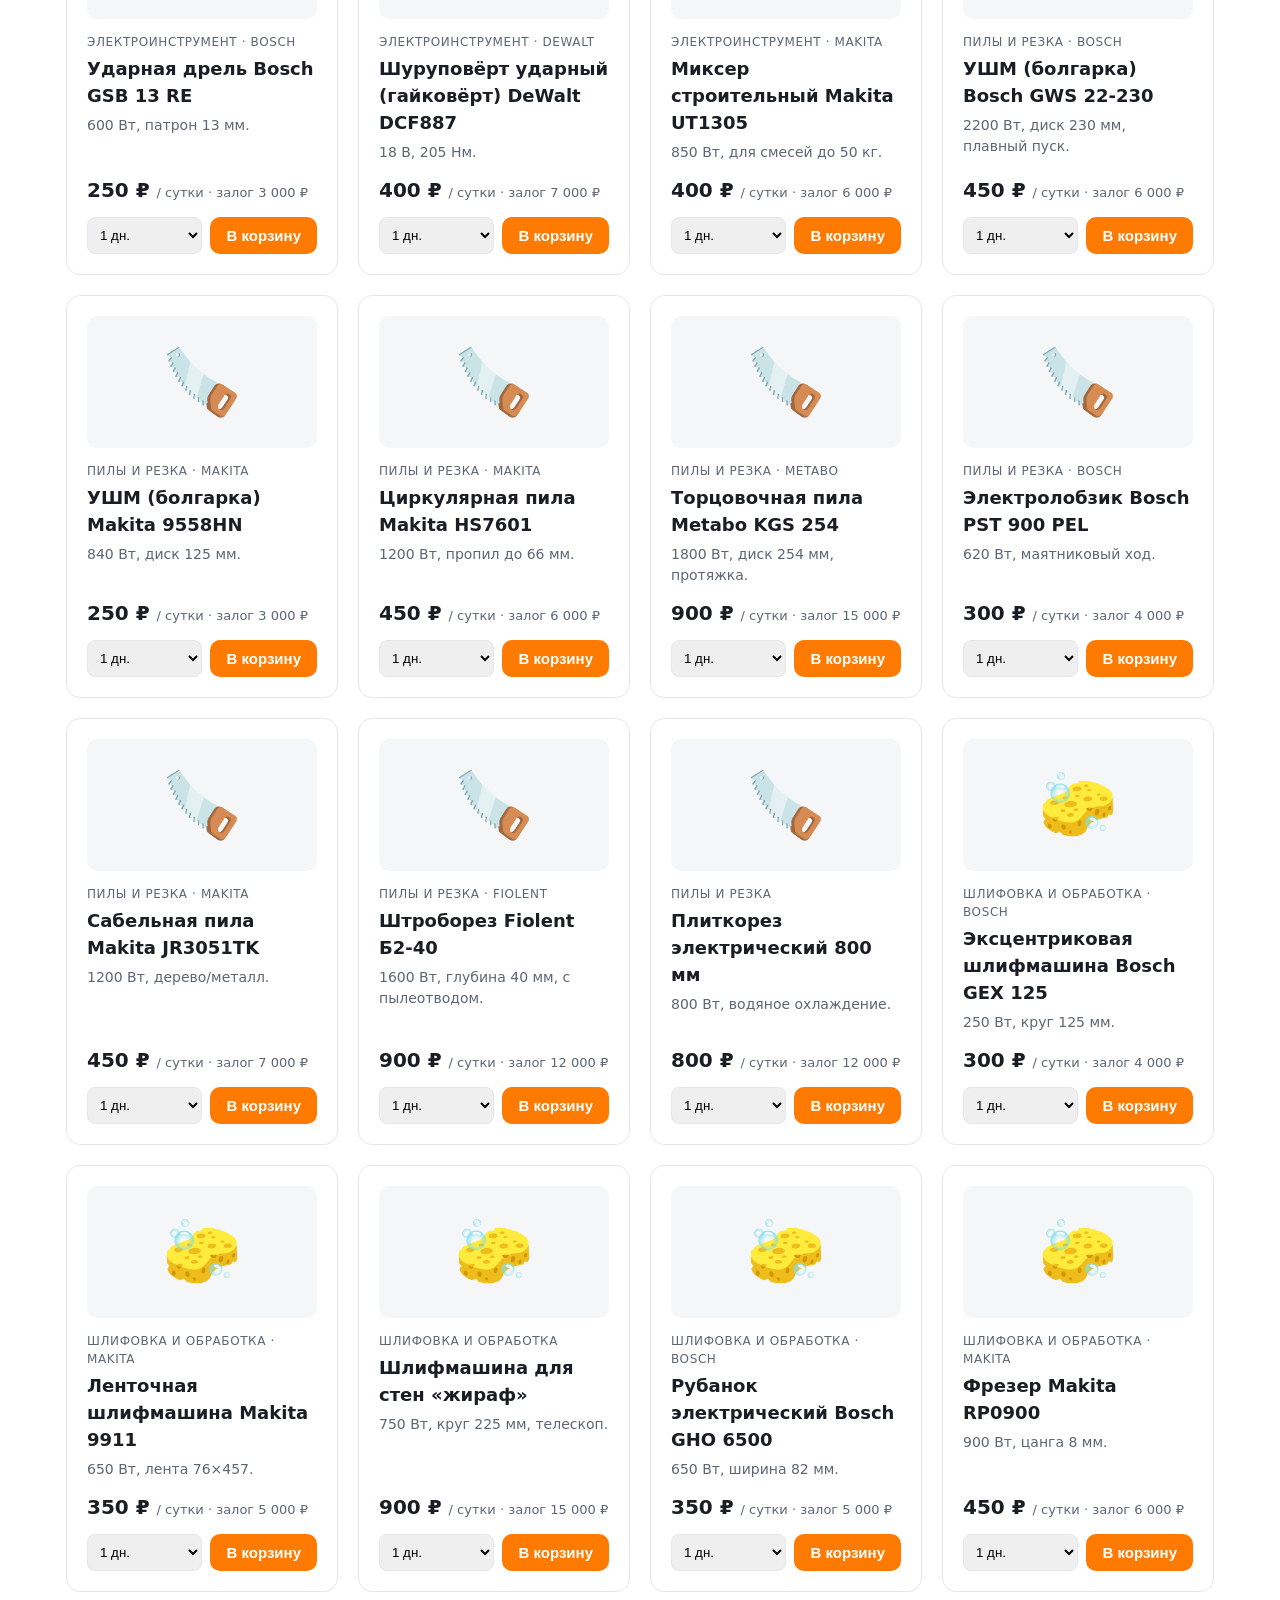
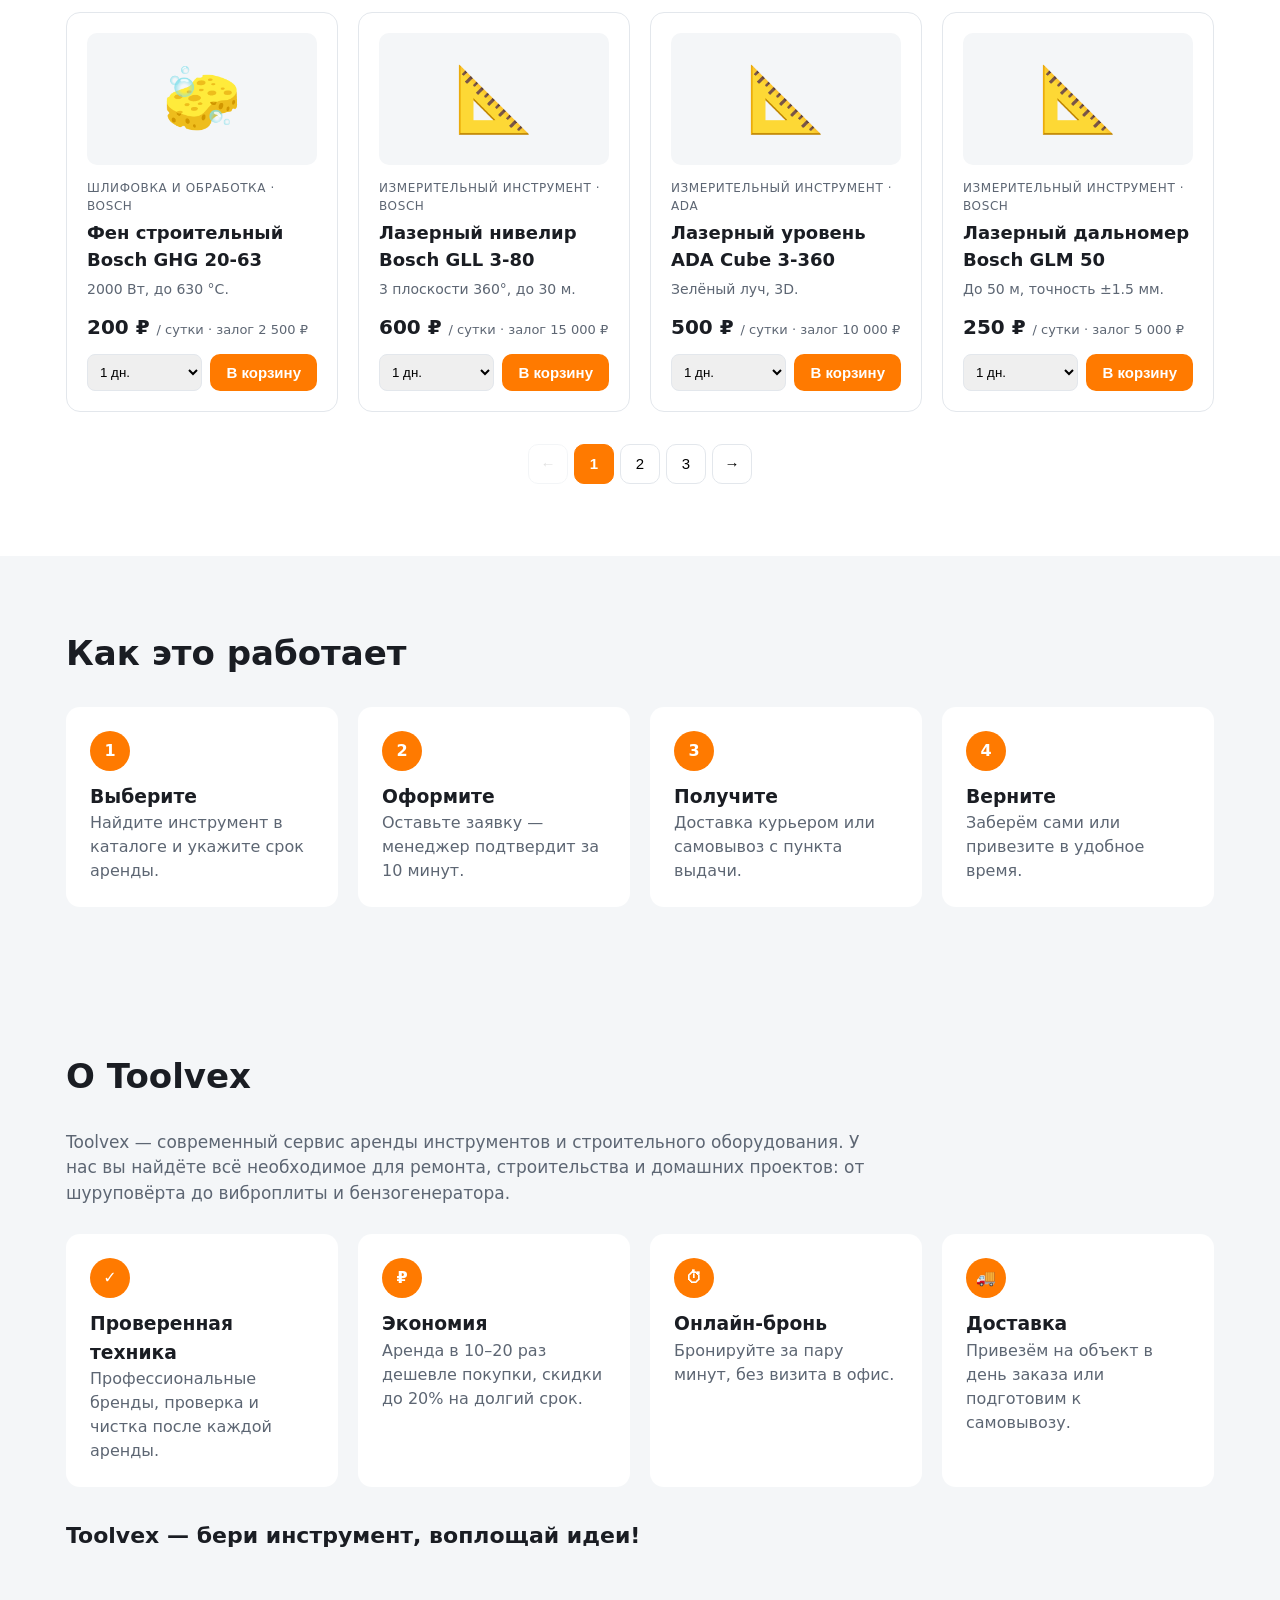
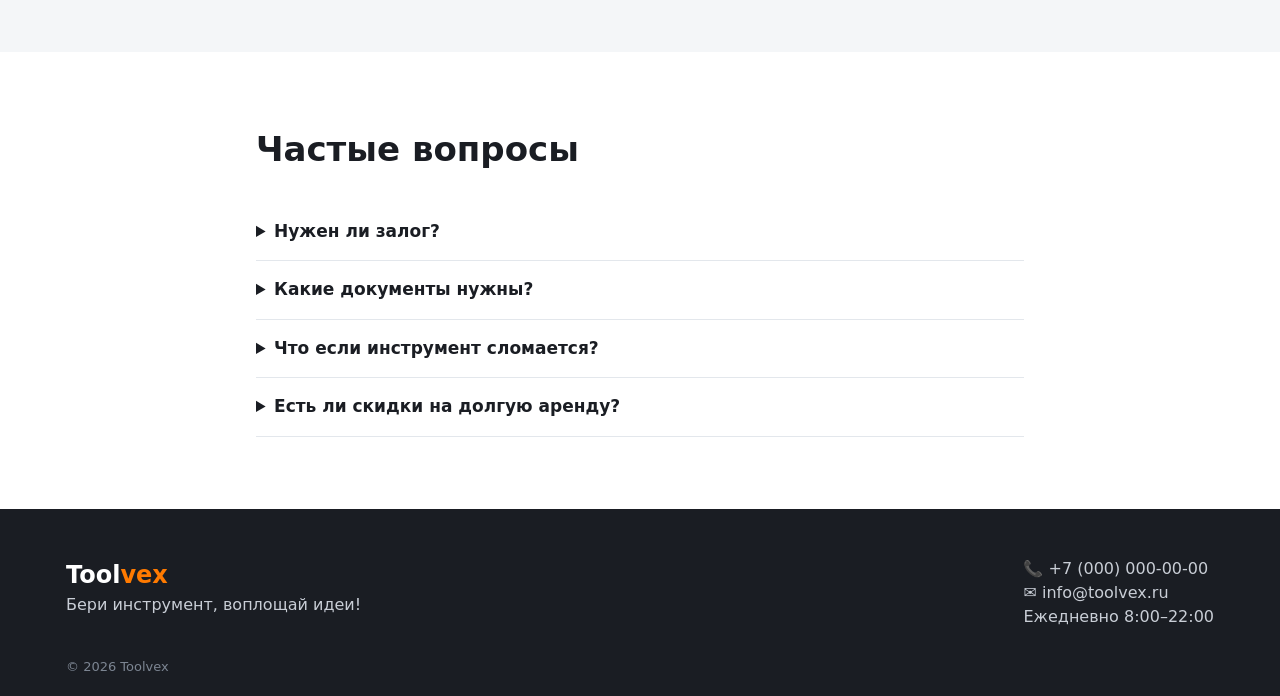
==== commit b56bfdb3: "Каталог в catalog.json: загрузка через fetch, пагинация, фильтры, поиск, сортировка - catalog.json (" ====
--- a/index.html
+++ b/index.html
@@ -46,10 +46,21 @@
   <div class="container">
     <h2>Каталог</h2>
     <div class="filters">
-      <input type="search" id="search" placeholder="Поиск инструмента…">
+      <div class="filters__row">
+        <input type="search" id="search" placeholder="Поиск по названию, бренду…" aria-label="Поиск">
+        <select id="brand" aria-label="Бренд"></select>
+        <select id="sort" aria-label="Сортировка">
+          <option value="default">По умолчанию</option>
+          <option value="price-asc">Сначала дешевле</option>
+          <option value="price-desc">Сначала дороже</option>
+          <option value="name">По названию</option>
+        </select>
+      </div>
       <div class="chips" id="chips"></div>
+      <p class="found" id="found" aria-live="polite"></p>
     </div>
     <div class="grid" id="grid"></div>
+    <nav class="pager" id="pager" aria-label="Страницы каталога"></nav>
   </div>
 </section>
 
--- a/styles.css
+++ b/styles.css
@@ -24,7 +24,7 @@
 .section{padding:72px 0}.section--alt{background:var(--alt)}
 h2{font-size:34px;margin-bottom:28px}
 .filters{display:flex;flex-direction:column;gap:14px;margin-bottom:28px}
-#search{padding:12px 16px;border:1px solid var(--border);border-radius:10px;font-size:16px;max-width:420px}
+#search{padding:12px 16px;border:1px solid var(--border);border-radius:10px;font-size:16px;min-width:0}
 .chips{display:flex;gap:8px;flex-wrap:wrap}
 .chip{padding:7px 14px;border-radius:999px;border:1px solid var(--border);background:#fff;cursor:pointer;font-size:14px}
 .chip.active{background:var(--text);color:#fff;border-color:var(--text)}
@@ -77,3 +77,14 @@
 @media(max-width:520px){.steps{grid-template-columns:1fr}.hero{padding:56px 0}}
 .about>p{color:var(--muted);max-width:800px;margin-bottom:28px;font-size:17px}
 .slogan{margin-top:32px;font-size:22px!important;font-weight:800;color:var(--text)!important}
+.filters__row{display:flex;gap:10px;flex-wrap:wrap}
+.filters__row #search{flex:1 1 260px}
+.filters__row select{padding:12px 14px;border:1px solid var(--border);border-radius:10px;font-size:15px;background:#fff;flex:1 1 140px;max-width:220px;min-width:0}
+#catalog{scroll-margin-top:64px}
+.found{color:var(--muted);font-size:14px;min-height:21px}
+.pager{display:flex;justify-content:center;align-items:center;gap:6px;flex-wrap:wrap;margin-top:32px}
+.pg{min-width:40px;height:40px;padding:0 10px;border:1px solid var(--border);border-radius:10px;background:#fff;cursor:pointer;font-size:15px}
+.pg:hover:not(:disabled){border-color:var(--accent);color:var(--accent)}
+.pg.active{background:var(--accent);border-color:var(--accent);color:#fff;font-weight:700}
+.pg:disabled{opacity:.4;cursor:default}
+.pg-gap{color:var(--muted);padding:0 4px}
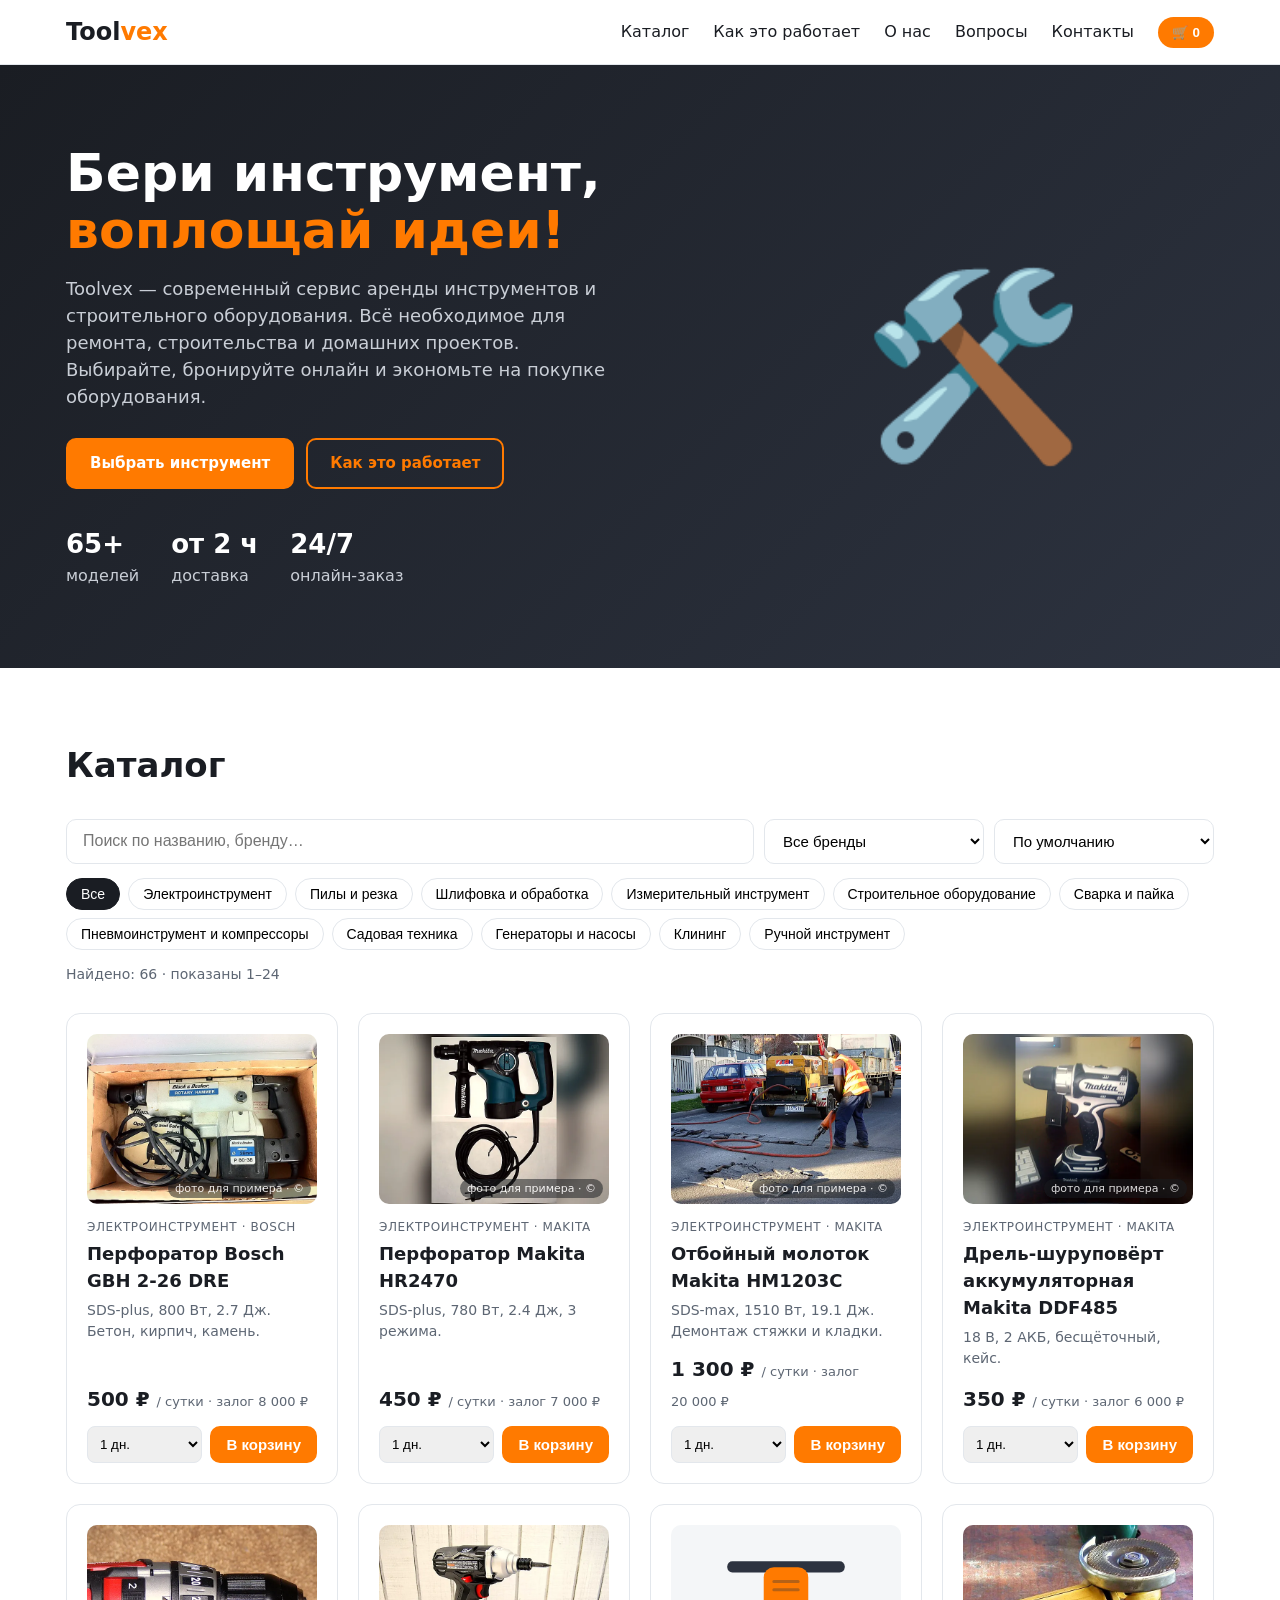
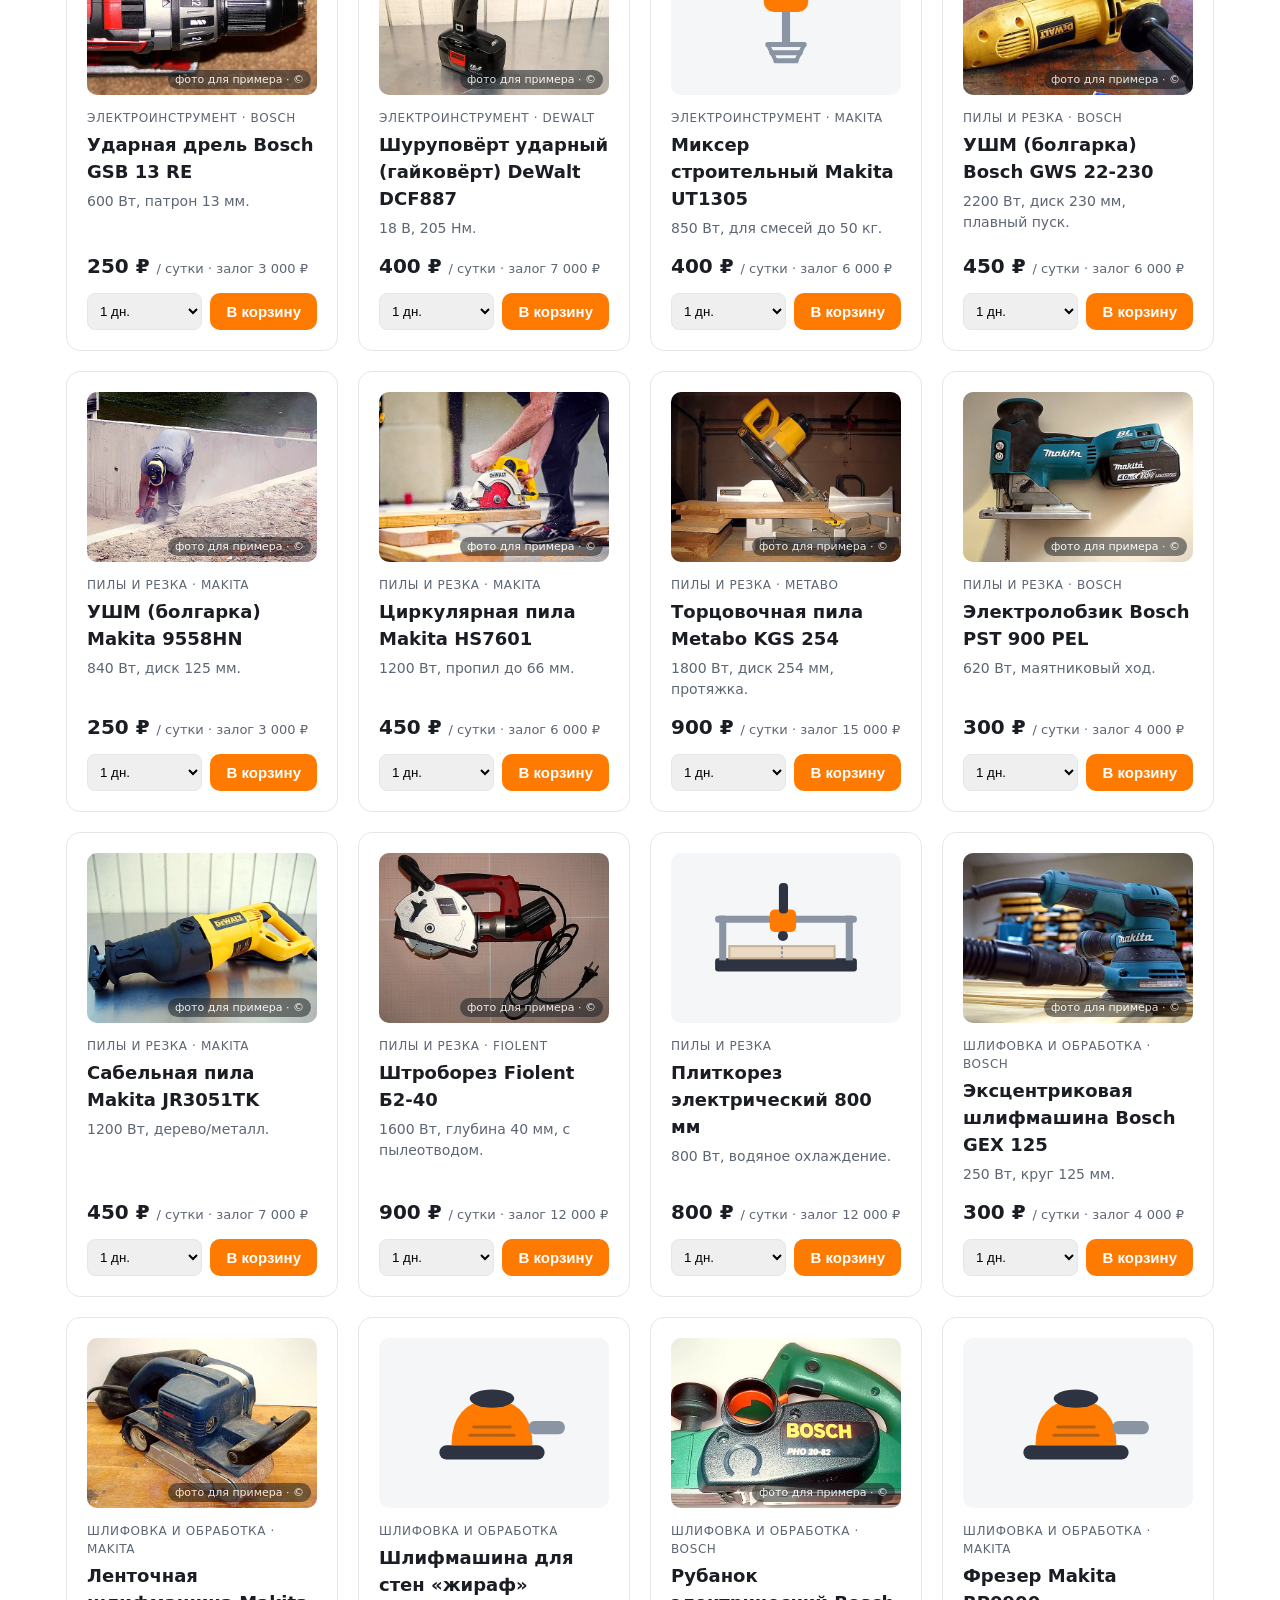
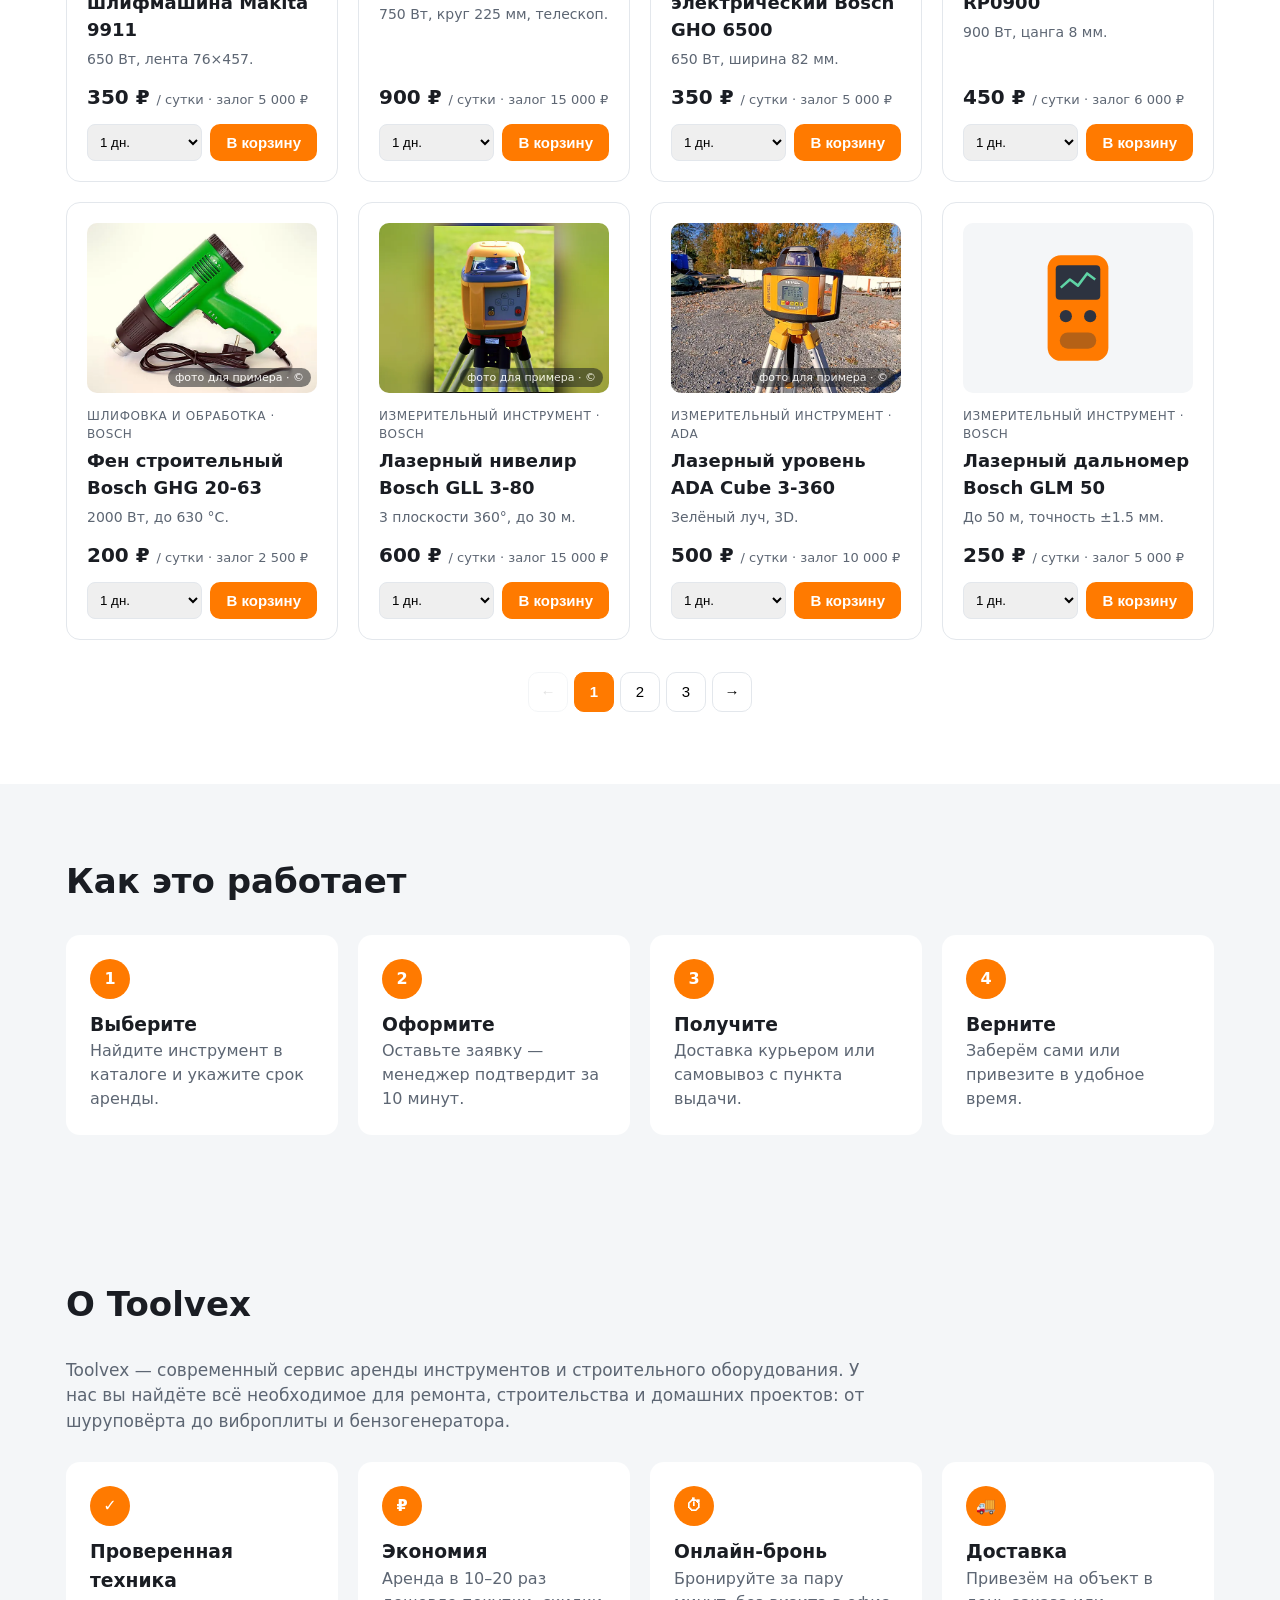
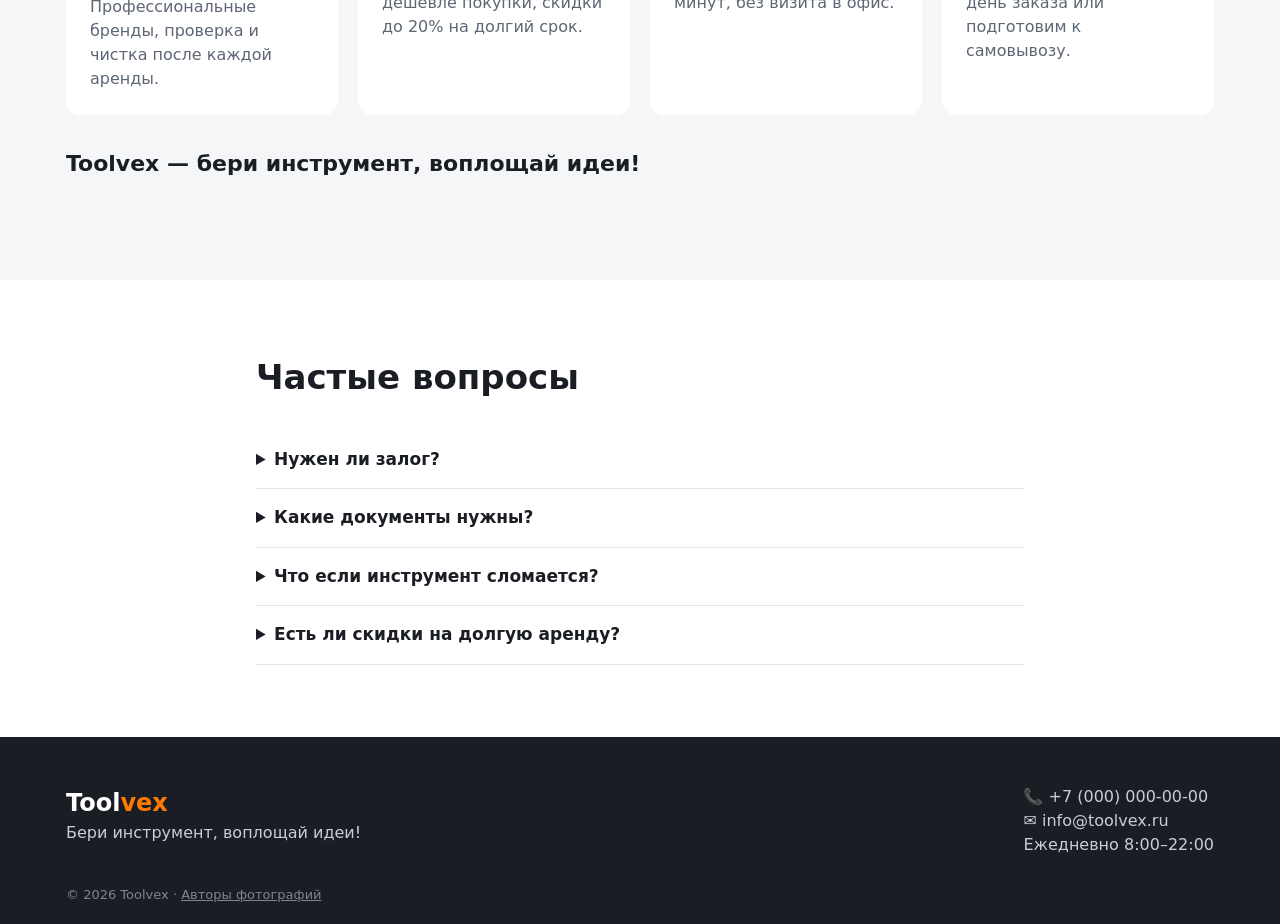
==== commit 231d31ed: "Добавить фото инструментов со свободными лицензиями (Wikimedia Commons) - 49 фото из Wikimedia Commo" ====
--- a/index.html
+++ b/index.html
@@ -105,7 +105,7 @@
     <div><a href="#" class="logo">Tool<span>vex</span></a><p>Бери инструмент, воплощай идеи!</p></div>
     <div><p>📞 +7 (000) 000-00-00</p><p>✉️ info@toolvex.ru</p><p>Ежедневно 8:00–22:00</p></div>
   </div>
-  <div class="container copy">© <span id="year"></span> Toolvex</div>
+  <div class="container copy">© <span id="year"></span> Toolvex · <a href="credits.html">Авторы фотографий</a></div>
 </footer>
 
 <aside class="cart" id="cart" aria-hidden="true">
--- a/styles.css
+++ b/styles.css
@@ -31,7 +31,11 @@
 .grid{display:grid;grid-template-columns:repeat(auto-fill,minmax(250px,1fr));gap:20px}
 .card{background:var(--card);border:1px solid var(--border);border-radius:var(--radius);padding:20px;display:flex;flex-direction:column;transition:.2s}
 .card:hover{box-shadow:0 10px 30px rgba(0,0,0,.08);transform:translateY(-2px)}
-.card__img{font-size:64px;text-align:center;background:var(--alt);border-radius:10px;padding:18px;margin-bottom:14px}
+.card__img{font-size:64px;text-align:center;background:var(--alt);border-radius:10px;margin-bottom:14px;height:170px;display:grid;place-items:center;overflow:hidden}
+.card__img img{display:block;transition:transform .3s}
+.card__img img.is-photo{width:100%;height:100%;object-fit:cover}
+.card__img img.is-illustration{width:100%;max-width:180px;height:122px;object-fit:contain}
+.card:hover .card__img img{transform:scale(1.05)}
 .card__cat{font-size:12px;color:var(--muted);text-transform:uppercase;letter-spacing:.05em}
 .card h3{font-size:18px;margin:4px 0 6px}
 .card p{color:var(--muted);font-size:14px;flex:1}
@@ -58,7 +62,7 @@
 .cart__head button{border:0;background:none;font-size:20px;cursor:pointer}
 .cart__items{flex:1;overflow:auto;padding:12px 20px}
 .ci{display:flex;gap:12px;align-items:center;padding:10px 0;border-bottom:1px solid var(--border)}
-.ci__icon{font-size:30px}.ci__info{flex:1;font-size:14px}.ci__info small{color:var(--muted);display:block}
+.ci__icon{font-size:30px;width:52px;flex:none;text-align:center}.ci__icon img{display:block;width:52px;height:39px;object-fit:contain;border-radius:6px}.ci__icon img.is-photo{object-fit:cover}.ci__info{flex:1;font-size:14px}.ci__info small{color:var(--muted);display:block}
 .ci button{border:0;background:none;cursor:pointer;color:var(--muted);font-size:18px}
 .cart__foot{padding:20px;border-top:1px solid var(--border)}
 .cart__total{font-size:18px;margin-bottom:12px}
@@ -88,3 +92,7 @@
 .pg.active{background:var(--accent);border-color:var(--accent);color:#fff;font-weight:700}
 .pg:disabled{opacity:.4;cursor:default}
 .pg-gap{color:var(--muted);padding:0 4px}
+.copy a{text-decoration:underline}.copy a:hover{color:#fff}
+.card__img{position:relative}
+.card__credit{position:absolute;right:6px;bottom:6px;font-size:11px;line-height:1;padding:4px 7px;border-radius:999px;background:rgba(26,29,35,.62);color:#fff;opacity:.85}
+.card__credit:hover{opacity:1;background:rgba(26,29,35,.85)}
